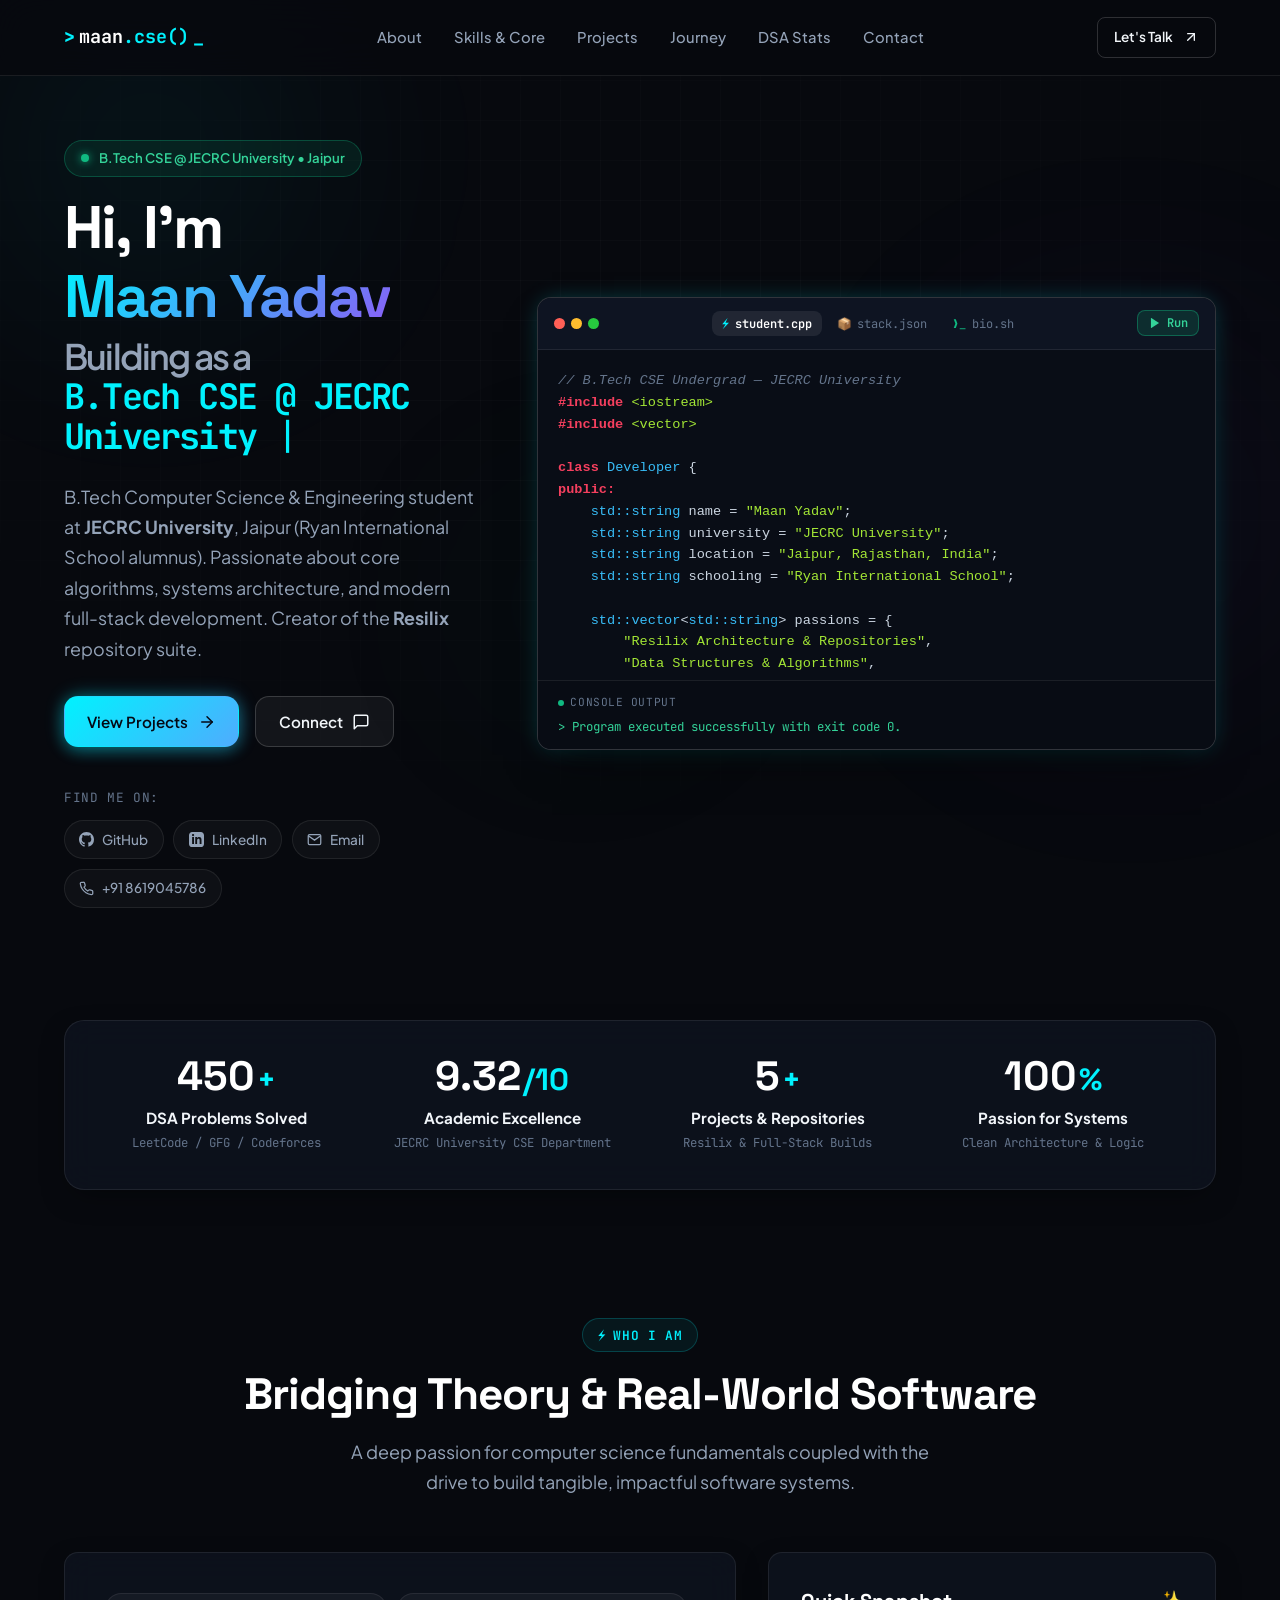
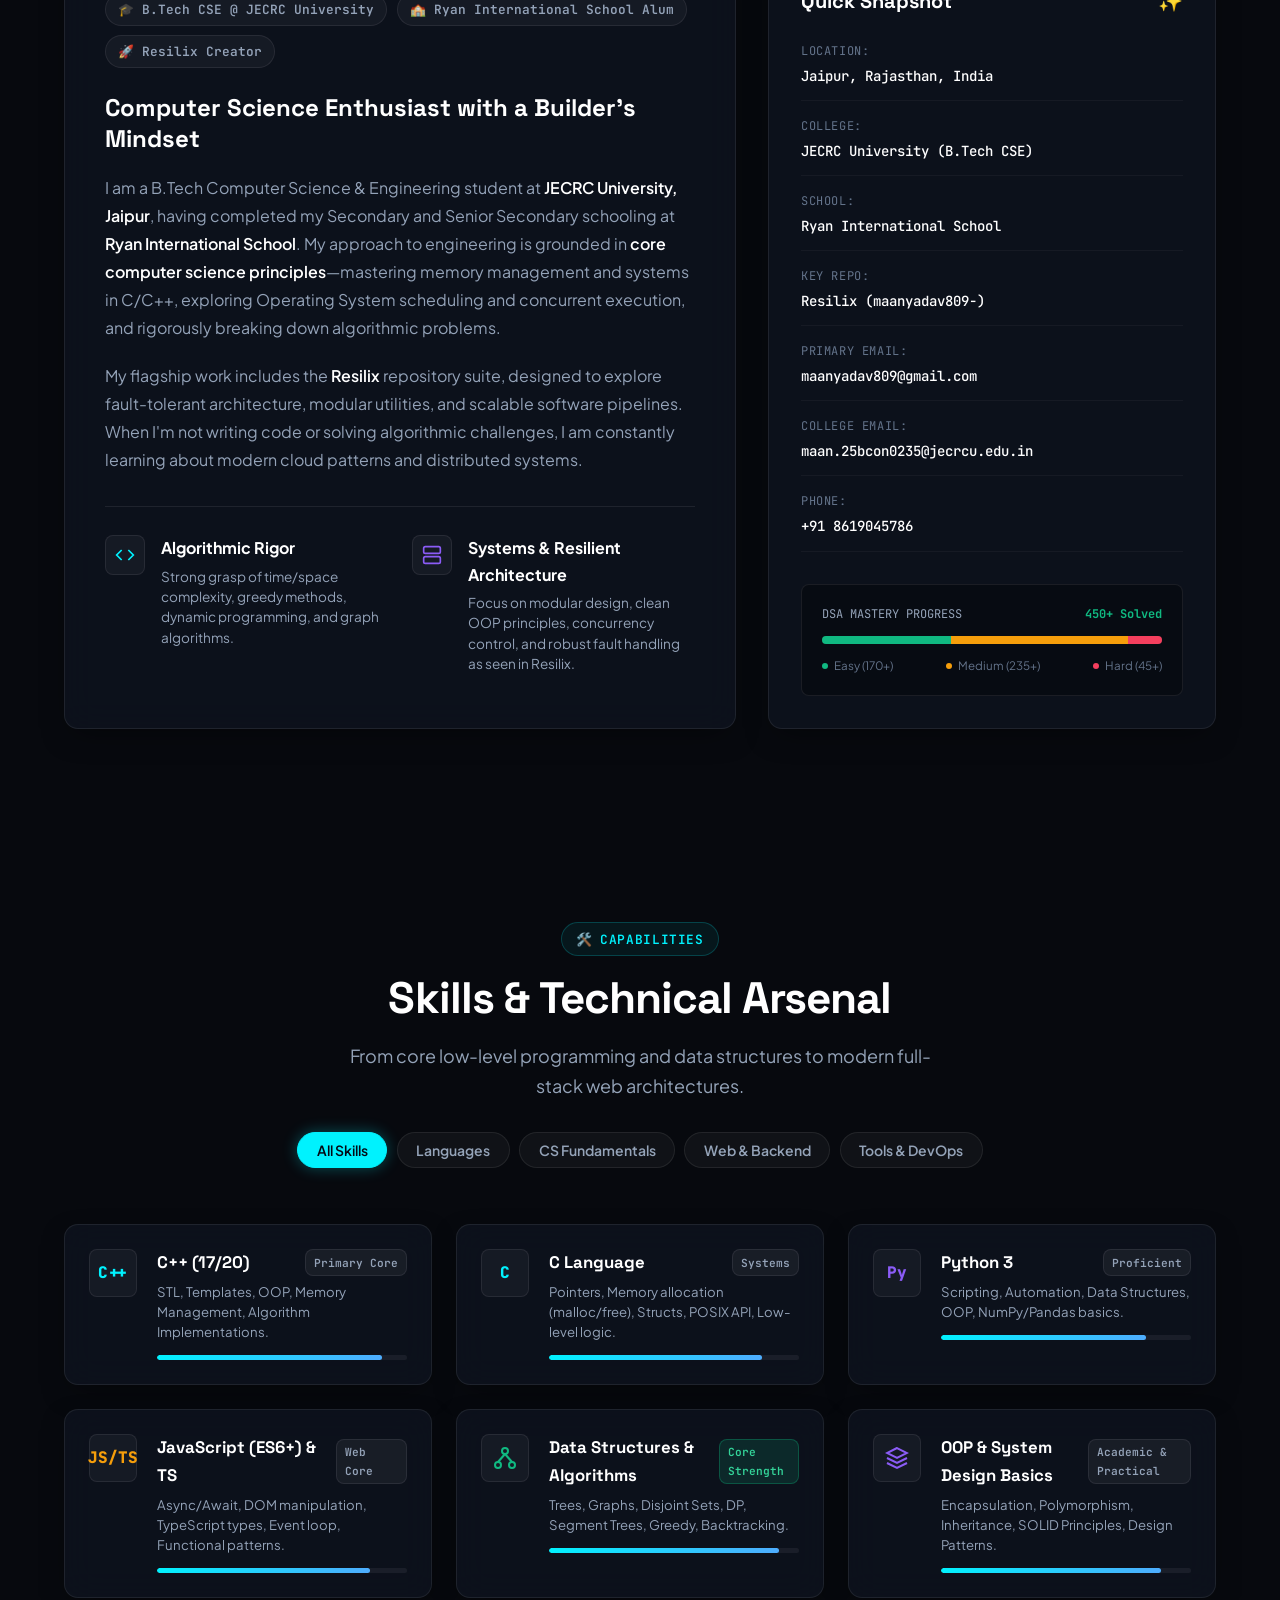
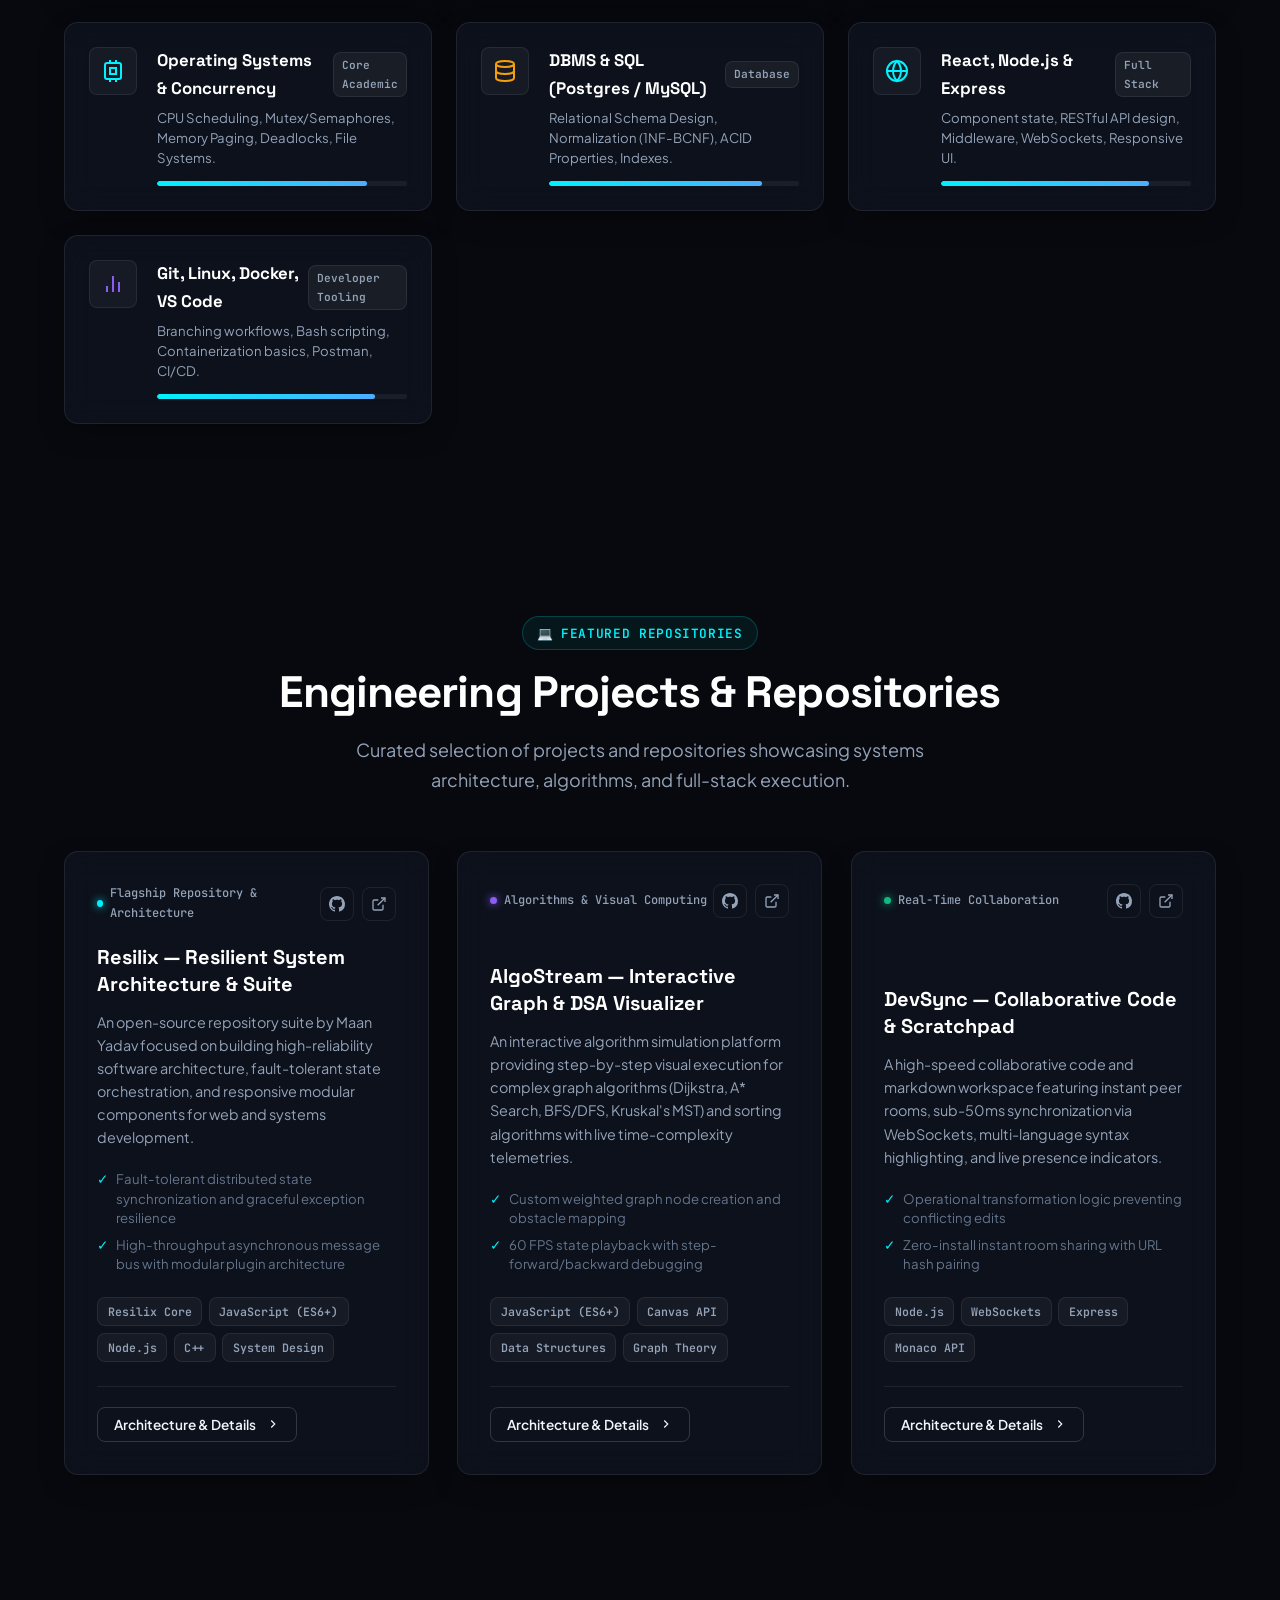
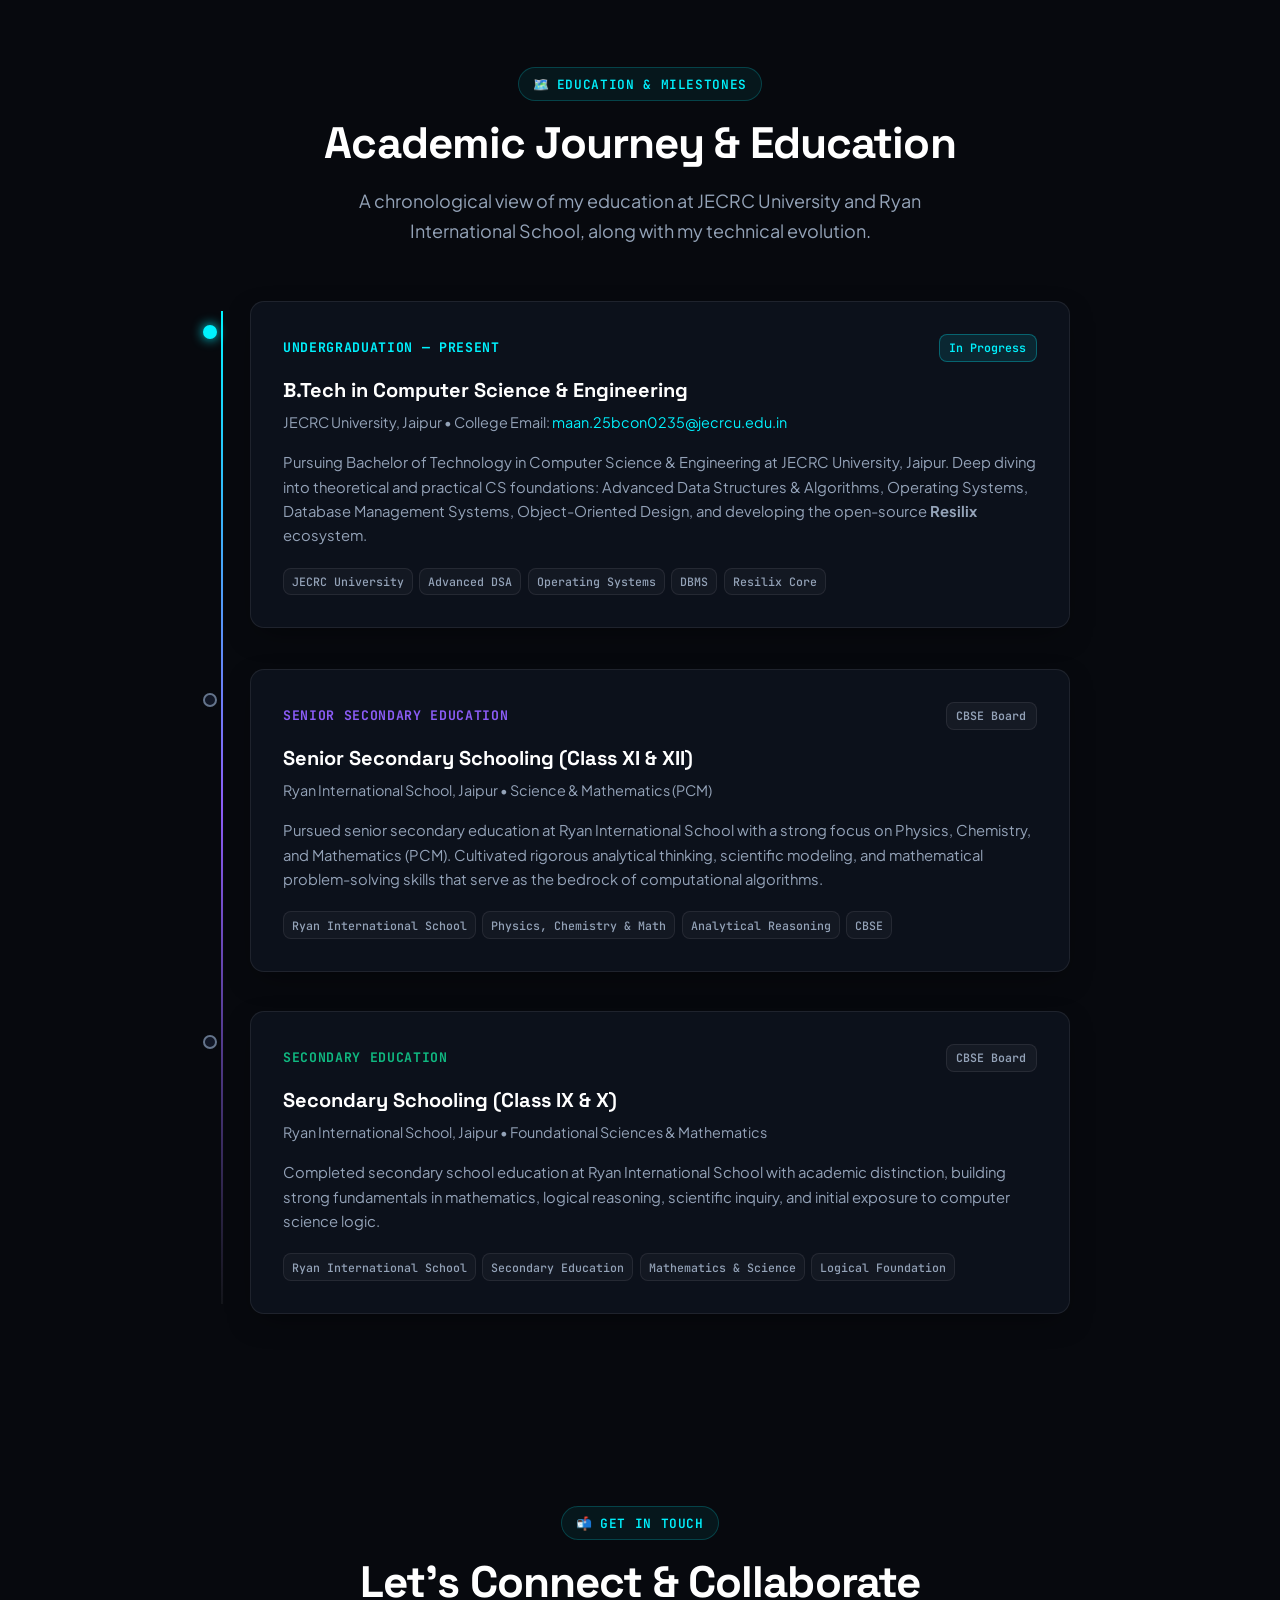
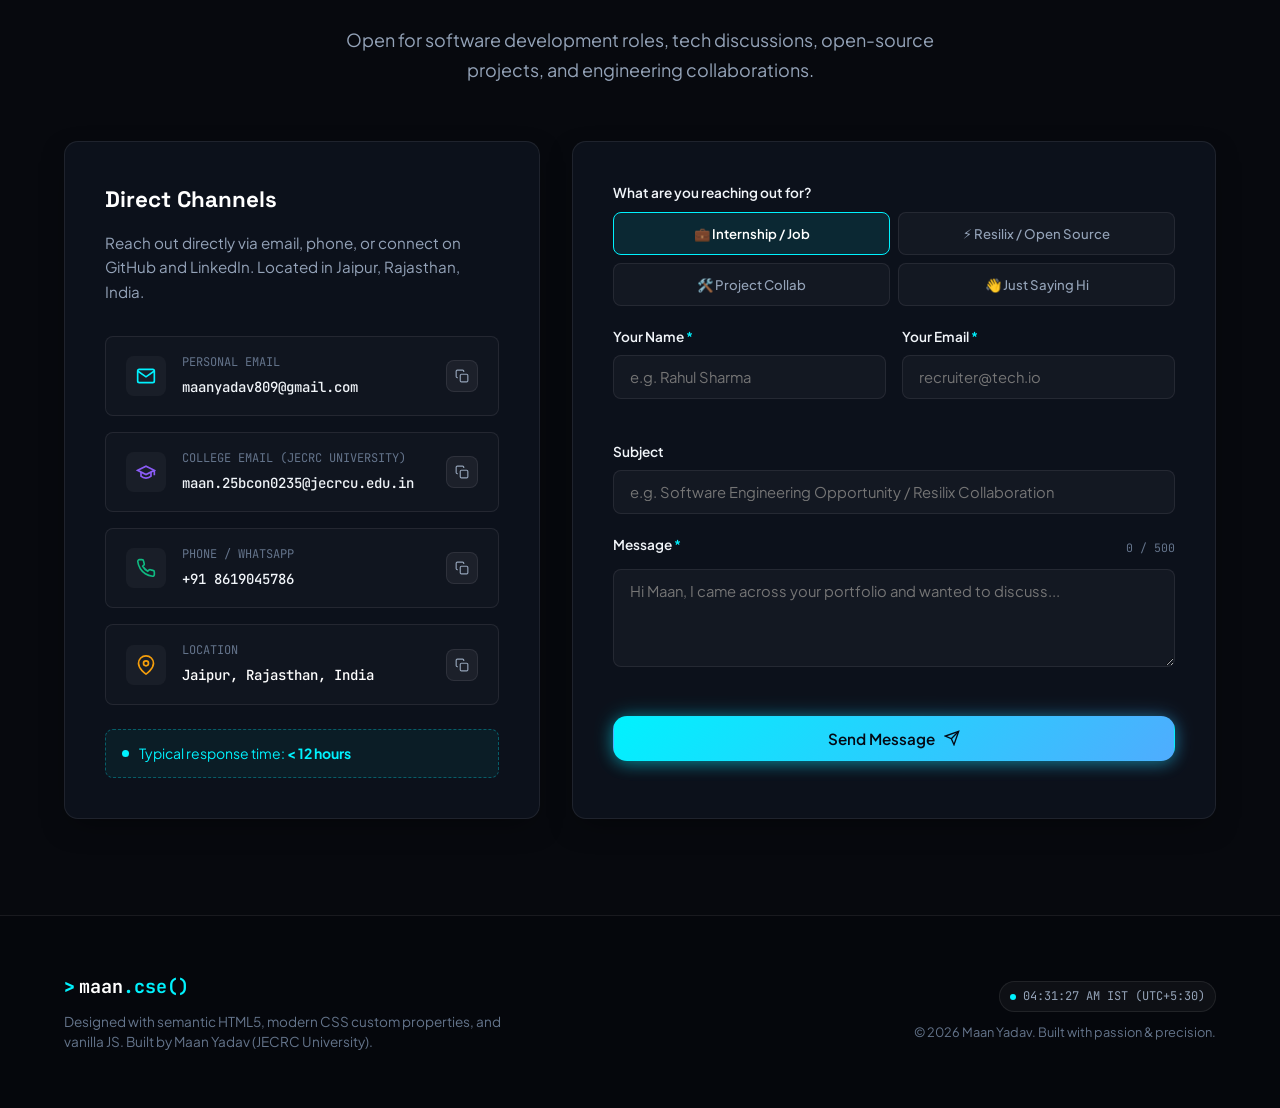
==== website/index.html @ 99478cc1 "feat: portfolio website setup" ====
<!DOCTYPE html>
<html lang="en" class="scroll-smooth">
<head>
  <meta charset="UTF-8">
  <meta name="viewport" content="width=device-width, initial-scale=1.0">
  <title>Maan Yadav | B.Tech CSE Undergrad &amp; Software Developer | JECRC University</title>
  <meta name="description" content="Portfolio of Maan Yadav, B.Tech Computer Science &amp; Engineering student at JECRC University, Jaipur. Specializing in Core Programming, Algorithms, Systems, Resilix, and Modern Web Development.">
  <meta name="keywords" content="Maan Yadav, JECRC University, Ryan International School, Resilix, Computer Science Student, Portfolio, C++, Algorithms, Data Structures, Web Developer, Software Engineer, Jaipur">
  <meta name="author" content="Maan Yadav">

  <!-- Open Graph / Social Meta Tags -->
  <meta property="og:title" content="Maan Yadav | B.Tech CSE Undergrad &amp; Developer">
  <meta property="og:description" content="Explore my projects including Resilix, core CS skills, algorithms journey, and software engineering experience at JECRC University.">
  <meta property="og:type" content="website">

  <!-- Google Fonts: Space Grotesk, Plus Jakarta Sans, JetBrains Mono -->
  <link rel="preconnect" href="https://fonts.googleapis.com">
  <link rel="preconnect" href="https://fonts.gstatic.com" crossorigin>
  <link href="https://fonts.googleapis.com/css2?family=JetBrains+Mono:wght@400;500;600;700&family=Plus+Jakarta+Sans:wght@300;400;500;600;700;800&family=Space+Grotesk:wght@500;600;700&display=swap" rel="stylesheet">

  <link rel="stylesheet" href="style.css">
</head>
<body class="bg-dark text-light antialiased">
  <!-- Ambient background glow elements -->
  <div class="ambient-glow glow-1" aria-hidden="true"></div>
  <div class="ambient-glow glow-2" aria-hidden="true"></div>
  <div class="ambient-glow glow-3" aria-hidden="true"></div>
  <div class="grid-overlay" aria-hidden="true"></div>

  <!-- STICKY FROSTED NAVBAR -->
  <header class="navbar-wrapper" id="navbar">
    <div class="container navbar-container">
      <a href="#hero" class="brand-logo" aria-label="Maan Yadav Portfolio Home">
        <span class="logo-prompt">&gt;</span>
        <span class="logo-text">maan<span class="text-accent">.cse()</span></span>
        <span class="cursor-blink">_</span>
      </a>

      <!-- Desktop Nav Menu -->
      <nav class="nav-menu" aria-label="Main Navigation">
        <ul class="nav-list">
          <li><a href="#about" class="nav-link">About</a></li>
          <li><a href="#skills" class="nav-link">Skills &amp; Core</a></li>
          <li><a href="#projects" class="nav-link">Projects</a></li>
          <li><a href="#journey" class="nav-link">Journey</a></li>
          <li><a href="#dsa-stats" class="nav-link">DSA Stats</a></li>
          <li><a href="#contact" class="nav-link">Contact</a></li>
        </ul>
      </nav>

      <!-- Nav Actions -->
      <div class="nav-actions">
        <a href="#contact" class="btn btn-outline btn-sm nav-cta">
          <span>Let's Talk</span>
          <svg class="icon-sm" viewBox="0 0 24 24" fill="none" stroke="currentColor" stroke-width="2" stroke-linecap="round" stroke-linejoin="round">
            <line x1="7" y1="17" x2="17" y2="7"></line>
            <polyline points="7 7 17 7 17 17"></polyline>
          </svg>
        </a>

        <!-- Mobile Hamburger Toggle -->
        <button class="mobile-toggle" id="mobile-menu-btn" aria-label="Toggle navigation menu" aria-expanded="false">
          <span class="hamburger-line line-1"></span>
          <span class="hamburger-line line-2"></span>
          <span class="hamburger-line line-3"></span>
        </button>
      </div>
    </div>

    <!-- Mobile Drawer Menu -->
    <div class="mobile-drawer" id="mobile-drawer" aria-hidden="true">
      <ul class="mobile-nav-list">
        <li><a href="#about" class="mobile-nav-link">About</a></li>
        <li><a href="#skills" class="mobile-nav-link">Skills &amp; Core</a></li>
        <li><a href="#projects" class="mobile-nav-link">Projects</a></li>
        <li><a href="#journey" class="mobile-nav-link">Journey</a></li>
        <li><a href="#dsa-stats" class="mobile-nav-link">DSA Stats</a></li>
        <li><a href="#contact" class="mobile-nav-link">Contact</a></li>
        <li class="mobile-cta-item">
          <a href="#contact" class="btn btn-primary w-full text-center">Get in Touch</a>
        </li>
      </ul>
      <div class="mobile-drawer-footer">
        <div class="status-pill status-pill-sm">
          <span class="status-indicator"></span>
          <span>Open for Tech Collaborations &amp; Internships</span>
        </div>
      </div>
    </div>
  </header>

  <main id="main-content">
    <!-- HERO SECTION -->
    <section class="hero-section section-padding" id="hero">
      <div class="container hero-grid">
        <!-- Left Hero Content -->
        <div class="hero-content reveal-fade-up">
          <div class="status-pill mb-4">
            <span class="status-indicator pulse-animation"></span>
            <span class="status-text">B.Tech CSE @ JECRC University • Jaipur</span>
          </div>

          <h1 class="hero-title">
            <span class="hero-greeting">Hi, I'm <span class="gradient-text font-bold">Maan Yadav</span></span>
            <span class="hero-role-wrapper">
              <span class="role-static">Building as a </span>
              <span class="typewriter-container text-cyan">
                <span id="typewriter" class="typewriter-text"></span>
                <span class="typewriter-cursor">|</span>
              </span>
            </span>
          </h1>

          <p class="hero-description">
            B.Tech Computer Science &amp; Engineering student at <strong>JECRC University</strong>, Jaipur (Ryan International School alumnus). Passionate about core algorithms, systems architecture, and modern full-stack development. Creator of the <strong>Resilix</strong> repository suite.
          </p>

          <!-- Action Buttons & Socials -->
          <div class="hero-actions">
            <a href="#projects" class="btn btn-primary btn-glow">
              <span>View Projects</span>
              <svg class="icon" viewBox="0 0 24 24" fill="none" stroke="currentColor" stroke-width="2" stroke-linecap="round" stroke-linejoin="round">
                <line x1="5" y1="12" x2="19" y2="12"></line>
                <polyline points="12 5 19 12 12 19"></polyline>
              </svg>
            </a>
            <a href="#contact" class="btn btn-secondary">
              <span>Connect</span>
              <svg class="icon" viewBox="0 0 24 24" fill="none" stroke="currentColor" stroke-width="2" stroke-linecap="round" stroke-linejoin="round">
                <path d="M21 15a2 2 0 0 1-2 2H7l-4 4V5a2 2 0 0 1 2-2h14a2 2 0 0 1 2 2z"></path>
              </svg>
            </a>
          </div>

          <!-- Social Links Strip -->
          <div class="hero-social-strip">
            <span class="social-label">Find me on:</span>
            <div class="social-links-row">
              <a href="https://github.com/maanyadav809-" target="_blank" rel="noopener noreferrer" class="social-chip" aria-label="GitHub Profile (maanyadav809-)">
                <svg class="social-icon" viewBox="0 0 24 24" fill="currentColor">
                  <path d="M12 0C5.37 0 0 5.37 0 12c0 5.31 3.435 9.795 8.205 11.385.6.105.825-.255.825-.57 0-.285-.015-1.23-.015-2.235-3.015.555-3.795-.735-4.035-1.41-.135-.345-.72-1.41-1.23-1.695-.42-.225-1.02-.78-.015-.795.945-.015 1.62.87 1.845 1.23 1.08 1.815 2.805 1.305 3.495.99.105-.78.42-1.305.765-1.605-2.67-.3-5.46-1.335-5.46-5.925 0-1.305.465-2.385 1.23-3.225-.12-.3-.54-1.53.12-3.18 0 0 1.005-.315 3.3 1.23.96-.27 1.98-.405 3-.405s2.04.135 3 .405c2.295-1.56 3.3-1.23 3.3-1.23.66 1.65.24 2.88.12 3.18.765.84 1.23 1.905 1.23 3.225 0 4.605-2.805 5.625-5.475 5.925.435.375.81 1.095.81 2.22 0 1.605-.015 2.895-.015 3.3 0 .315.225.69.825.57A12.02 12.02 0 0024 12c0-6.63-5.37-12-12-12z"/>
                </svg>
                <span>GitHub</span>
              </a>
              <a href="https://www.linkedin.com" target="_blank" rel="noopener noreferrer" class="social-chip" aria-label="LinkedIn: Maan Yadav, Student at JECRC University">
                <svg class="social-icon" viewBox="0 0 24 24" fill="currentColor">
                  <path d="M19 0h-14c-2.761 0-5 2.239-5 5v14c0 2.761 2.239 5 5 5h14c2.762 0 5-2.239 5-5v-14c0-2.761-2.238-5-5-5zm-11 19h-3v-11h3v11zm-1.5-12.268c-.966 0-1.75-.79-1.75-1.764s.784-1.764 1.75-1.764 1.75.79 1.75 1.764-.783 1.764-1.75 1.764zm13.5 12.268h-3v-5.604c0-3.368-4-3.113-4 0v5.604h-3v-11h3v1.765c1.396-2.586 7-2.777 7 2.476v6.759z"/>
                </svg>
                <span>LinkedIn</span>
              </a>
              <a href="mailto:maanyadav809@gmail.com" class="social-chip" aria-label="Direct Email (maanyadav809@gmail.com)">
                <svg class="social-icon" viewBox="0 0 24 24" fill="none" stroke="currentColor" stroke-width="2">
                  <path d="M4 4h16c1.1 0 2 .9 2 2v12c0 1.1-.9 2-2 2H4c-1.1 0-2-.9-2-2V6c0-1.1.9-2 2-2z"></path>
                  <polyline points="22,6 12,13 2,6"></polyline>
                </svg>
                <span>Email</span>
              </a>
              <a href="tel:+918619045786" class="social-chip" aria-label="Call Maan Yadav (8619045786)">
                <svg class="social-icon" viewBox="0 0 24 24" fill="none" stroke="currentColor" stroke-width="2">
                  <path d="M22 16.92v3a2 2 0 0 1-2.18 2 19.79 19.79 0 0 1-8.63-3.07 19.5 19.5 0 0 1-6-6 19.79 19.79 0 0 1-3.07-8.67A2 2 0 0 1 4.11 2h3a2 2 0 0 1 2 1.72 12.84 12.84 0 0 0 .7 2.81 2 2 0 0 1-.45 2.11L8.09 9.91a16 16 0 0 0 6 6l1.27-1.27a2 2 0 0 1 2.11-.45 12.84 12.84 0 0 0 2.81.7A2 2 0 0 1 22 16.92z"></path>
                </svg>
                <span>+91 8619045786</span>
              </a>
            </div>
          </div>
        </div>

        <!-- Right Hero Interactive Terminal / Dev Card -->
        <div class="hero-visual reveal-fade-up delay-1">
          <div class="terminal-window spotlight-card">
            <!-- Terminal Title Bar -->
            <div class="terminal-bar">
              <div class="terminal-controls">
                <span class="control-dot dot-close"></span>
                <span class="control-dot dot-minimize"></span>
                <span class="control-dot dot-maximize"></span>
              </div>
              <div class="terminal-tabs">
                <button class="terminal-tab active" data-tab="tab-cpp" id="tab-btn-cpp">
                  <span class="tab-icon text-cyan">⚡</span> student.cpp
                </button>
                <button class="terminal-tab" data-tab="tab-json" id="tab-btn-json">
                  <span class="tab-icon text-violet">📦</span> stack.json
                </button>
                <button class="terminal-tab" data-tab="tab-bash" id="tab-btn-bash">
                  <span class="tab-icon text-emerald">❯_</span> bio.sh
                </button>
              </div>
              <div class="terminal-actions">
                <button class="btn-run-code" id="btn-run-code" title="Simulate execution">
                  <svg class="icon-xs" viewBox="0 0 24 24" fill="currentColor">
                    <polygon points="5 3 19 12 5 21 5 3"></polygon>
                  </svg>
                  <span>Run</span>
                </button>
              </div>
            </div>

            <!-- Terminal Body Code Views -->
            <div class="terminal-body font-mono">
              <!-- Tab 1: C++ Profile -->
              <div class="tab-pane active" id="tab-cpp">
                <pre><code><span class="tok-comment">// B.Tech CSE Undergrad — JECRC University</span>
<span class="tok-keyword">#include</span> <span class="tok-string">&lt;iostream&gt;</span>
<span class="tok-keyword">#include</span> <span class="tok-string">&lt;vector&gt;</span>

<span class="tok-keyword">class</span> <span class="tok-type">Developer</span> {
<span class="tok-keyword">public:</span>
    <span class="tok-type">std::string</span> name = <span class="tok-string">"Maan Yadav"</span>;
    <span class="tok-type">std::string</span> university = <span class="tok-string">"JECRC University"</span>;
    <span class="tok-type">std::string</span> location = <span class="tok-string">"Jaipur, Rajasthan, India"</span>;
    <span class="tok-type">std::string</span> schooling = <span class="tok-string">"Ryan International School"</span>;

    <span class="tok-type">std::vector</span>&lt;<span class="tok-type">std::string</span>&gt; passions = {
        <span class="tok-string">"Resilix Architecture &amp; Repositories"</span>,
        <span class="tok-string">"Data Structures &amp; Algorithms"</span>,
        <span class="tok-string">"Full-Stack Web &amp; Scalable Systems"</span>
    };

    <span class="tok-type">void</span> <span class="tok-func">buildFuture</span>() {
        <span class="tok-type">std::cout</span> &lt;&lt; <span class="tok-string">"Building Resilix &amp; High-Impact Systems 🚀"</span> &lt;&lt; <span class="tok-type">std::endl</span>;
    }
};</code></pre>
              </div>

              <!-- Tab 2: JSON Stack -->
              <div class="tab-pane" id="tab-json">
                <pre><code>{
  <span class="tok-key">"developer"</span>: <span class="tok-string">"Maan Yadav"</span>,
  <span class="tok-key">"institution"</span>: <span class="tok-string">"JECRC University, Jaipur"</span>,
  <span class="tok-key">"school"</span>: <span class="tok-string">"Ryan International School"</span>,
  <span class="tok-key">"email"</span>: <span class="tok-string">"maanyadav809@gmail.com"</span>,
  <span class="tok-key">"collegeEmail"</span>: <span class="tok-string">"maan.25bcon0235@jecrcu.edu.in"</span>,
  <span class="tok-key">"phone"</span>: <span class="tok-string">"8619045786"</span>,
  <span class="tok-key">"github"</span>: <span class="tok-string">"maanyadav809-"</span>,
  <span class="tok-key">"keyRepository"</span>: <span class="tok-string">"Resilix"</span>,
  <span class="tok-key">"location"</span>: <span class="tok-string">"Jaipur, Rajasthan, India"</span>
}</code></pre>
              </div>

              <!-- Tab 3: Bash Script -->
              <div class="tab-pane" id="tab-bash">
                <pre><code><span class="tok-comment">#!/usr/bin/env bash</span>
<span class="tok-prompt">$</span> <span class="tok-func">whoami</span>
<span class="tok-output">Maan Yadav (JECRC University • Jaipur, India)</span>

<span class="tok-prompt">$</span> <span class="tok-func">git</span> log -n 1 --oneline
<span class="tok-output"><span class="tok-string">7c3f8e1</span> feat: initial Resilix core architecture &amp; modules</span>

<span class="tok-prompt">$</span> <span class="tok-func">ping</span> -c 1 github.com/maanyadav809-
<span class="tok-output">64 bytes: status=READY_TO_COLLABORATE time=0.35ms</span></code></pre>
              </div>
            </div>

            <!-- Terminal Output Console -->
            <div class="terminal-footer">
              <div class="output-header">
                <span class="output-indicator"></span>
                <span>Console Output</span>
              </div>
              <div class="output-text" id="terminal-output-text">
                &gt; Program executed successfully with exit code 0.
              </div>
            </div>
          </div>
        </div>
      </div>
    </section>

    <!-- STATS & IMPACT BANNER -->
    <section class="stats-section" id="dsa-stats">
      <div class="container">
        <div class="stats-glass-card spotlight-card reveal-fade-up">
          <div class="stat-item">
            <div class="stat-number-wrapper">
              <span class="stat-number counter" data-target="450">0</span>
              <span class="stat-plus">+</span>
            </div>
            <div class="stat-label">DSA Problems Solved</div>
            <div class="stat-sub">LeetCode / GFG / Codeforces</div>
          </div>

          <div class="stat-divider" aria-hidden="true"></div>

          <div class="stat-item">
            <div class="stat-number-wrapper">
              <span class="stat-number counter" data-target="9.32" data-decimals="2">0.00</span>
              <span class="stat-unit">/10</span>
            </div>
            <div class="stat-label">Academic Excellence</div>
            <div class="stat-sub">JECRC University CSE Department</div>
          </div>

          <div class="stat-divider" aria-hidden="true"></div>

          <div class="stat-item">
            <div class="stat-number-wrapper">
              <span class="stat-number counter" data-target="5">0</span>
              <span class="stat-plus">+</span>
            </div>
            <div class="stat-label">Projects &amp; Repositories</div>
            <div class="stat-sub">Resilix &amp; Full-Stack Builds</div>
          </div>

          <div class="stat-divider" aria-hidden="true"></div>

          <div class="stat-item">
            <div class="stat-number-wrapper">
              <span class="stat-number counter" data-target="100">0</span>
              <span class="stat-unit">%</span>
            </div>
            <div class="stat-label">Passion for Systems</div>
            <div class="stat-sub">Clean Architecture &amp; Logic</div>
          </div>
        </div>
      </div>
    </section>

    <!-- ABOUT SECTION -->
    <section class="about-section section-padding" id="about">
      <div class="container">
        <div class="section-header text-center reveal-fade-up">
          <div class="section-tag">
            <span class="tag-icon">⚡</span>
            <span>Who I Am</span>
          </div>
          <h2 class="section-title">Bridging Theory &amp; Real-World Software</h2>
          <p class="section-subtitle">
            A deep passion for computer science fundamentals coupled with the drive to build tangible, impactful software systems.
          </p>
        </div>

        <div class="about-grid">
          <!-- Main Narrative Card -->
          <div class="about-main-card glass-card spotlight-card reveal-fade-up">
            <div class="about-badge-row">
              <span class="tech-badge">🎓 B.Tech CSE @ JECRC University</span>
              <span class="tech-badge">🏫 Ryan International School Alum</span>
              <span class="tech-badge">🚀 Resilix Creator</span>
            </div>
            <h3 class="about-card-title">Computer Science Enthusiast with a Builder's Mindset</h3>
            <p class="about-text">
              I am a B.Tech Computer Science &amp; Engineering student at <strong>JECRC University, Jaipur</strong>, having completed my Secondary and Senior Secondary schooling at <strong>Ryan International School</strong>. My approach to engineering is grounded in <strong>core computer science principles</strong>—mastering memory management and systems in C/C++, exploring Operating System scheduling and concurrent execution, and rigorously breaking down algorithmic problems.
            </p>
            <p class="about-text">
              My flagship work includes the <strong>Resilix</strong> repository suite, designed to explore fault-tolerant architecture, modular utilities, and scalable software pipelines. When I'm not writing code or solving algorithmic challenges, I am constantly learning about modern cloud patterns and distributed systems.
            </p>

            <div class="philosophy-highlights">
              <div class="highlight-item">
                <div class="highlight-icon text-cyan">
                  <svg viewBox="0 0 24 24" fill="none" stroke="currentColor" stroke-width="2">
                    <polyline points="16 18 22 12 16 6"></polyline>
                    <polyline points="8 6 2 12 8 18"></polyline>
                  </svg>
                </div>
                <div>
                  <h4 class="highlight-title">Algorithmic Rigor</h4>
                  <p class="highlight-desc">Strong grasp of time/space complexity, greedy methods, dynamic programming, and graph algorithms.</p>
                </div>
              </div>
              <div class="highlight-item">
                <div class="highlight-icon text-violet">
                  <svg viewBox="0 0 24 24" fill="none" stroke="currentColor" stroke-width="2">
                    <rect x="2" y="2" width="20" height="8" rx="2" ry="2"></rect>
                    <rect x="2" y="14" width="20" height="8" rx="2" ry="2"></rect>
                    <line x1="6" y1="6" x2="6.01" y2="6"></line>
                    <line x1="6" y1="18" x2="6.01" y2="18"></line>
                  </svg>
                </div>
                <div>
                  <h4 class="highlight-title">Systems &amp; Resilient Architecture</h4>
                  <p class="highlight-desc">Focus on modular design, clean OOP principles, concurrency control, and robust fault handling as seen in Resilix.</p>
                </div>
              </div>
            </div>
          </div>

          <!-- Quick Fact Card -->
          <div class="about-side-column reveal-fade-up delay-1">
            <div class="quick-facts-card glass-card spotlight-card">
              <h3 class="side-card-title">
                <span>Quick Snapshot</span>
                <span class="title-sparkle">✨</span>
              </h3>
              <ul class="quick-facts-list font-mono text-sm">
                <li>
                  <span class="fact-label">Location:</span>
                  <span class="fact-val text-cyan">Jaipur, Rajasthan, India</span>
                </li>
                <li>
                  <span class="fact-label">College:</span>
                  <span class="fact-val">JECRC University (B.Tech CSE)</span>
                </li>
                <li>
                  <span class="fact-label">School:</span>
                  <span class="fact-val">Ryan International School</span>
                </li>
                <li>
                  <span class="fact-label">Key Repo:</span>
                  <span class="fact-val text-emerald">Resilix (maanyadav809-)</span>
                </li>
                <li>
                  <span class="fact-label">Primary Email:</span>
                  <span class="fact-val">maanyadav809@gmail.com</span>
                </li>
                <li>
                  <span class="fact-label">College Email:</span>
                  <span class="fact-val">maan.25bcon0235@jecrcu.edu.in</span>
                </li>
                <li>
                  <span class="fact-label">Phone:</span>
                  <span class="fact-val text-amber">+91 8619045786</span>
                </li>
              </ul>

              <!-- LeetCode mini widget -->
              <div class="mini-leetcode-box">
                <div class="dsa-progress-header">
                  <span class="font-mono text-xs text-muted">DSA MASTERY PROGRESS</span>
                  <span class="badge-difficulty text-emerald">450+ Solved</span>
                </div>
                <div class="multi-progress-bar">
                  <div class="bar-segment bar-easy" style="width: 38%;" title="Easy: 170+"></div>
                  <div class="bar-segment bar-medium" style="width: 52%;" title="Medium: 235+"></div>
                  <div class="bar-segment bar-hard" style="width: 10%;" title="Hard: 45+"></div>
                </div>
                <div class="dsa-legend">
                  <span class="legend-item"><span class="legend-dot dot-easy"></span>Easy (170+)</span>
                  <span class="legend-item"><span class="legend-dot dot-medium"></span>Medium (235+)</span>
                  <span class="legend-item"><span class="legend-dot dot-hard"></span>Hard (45+)</span>
                </div>
              </div>
            </div>
          </div>
        </div>
      </div>
    </section>

    <!-- TECH STACK & SKILLS SECTION -->
    <section class="skills-section section-padding" id="skills">
      <div class="container">
        <div class="section-header text-center reveal-fade-up">
          <div class="section-tag">
            <span class="tag-icon">🛠️</span>
            <span>Capabilities</span>
          </div>
          <h2 class="section-title">Skills &amp; Technical Arsenal</h2>
          <p class="section-subtitle">
            From core low-level programming and data structures to modern full-stack web architectures.
          </p>

          <!-- Category Filter Tabs -->
          <div class="skill-filters" role="tablist" aria-label="Skill Categories">
            <button class="filter-btn active" data-filter="all" role="tab" aria-selected="true">All Skills</button>
            <button class="filter-btn" data-filter="languages" role="tab" aria-selected="false">Languages</button>
            <button class="filter-btn" data-filter="fundamentals" role="tab" aria-selected="false">CS Fundamentals</button>
            <button class="filter-btn" data-filter="web" role="tab" aria-selected="false">Web &amp; Backend</button>
            <button class="filter-btn" data-filter="tools" role="tab" aria-selected="false">Tools &amp; DevOps</button>
          </div>
        </div>

        <!-- Skills Grid -->
        <div class="skills-grid" id="skills-grid">
          <!-- Skill: C++ -->
          <div class="skill-card glass-card spotlight-card reveal-fade-up" data-category="languages">
            <div class="skill-icon-box text-cyan">
              <span class="skill-logo-text">C++</span>
            </div>
            <div class="skill-info">
              <div class="skill-title-row">
                <h3 class="skill-name">C++ (17/20)</h3>
                <span class="skill-level-badge">Primary Core</span>
              </div>
              <p class="skill-desc">STL, Templates, OOP, Memory Management, Algorithm Implementations.</p>
              <div class="skill-bar-container">
                <div class="skill-bar-fill" style="width: 90%;"></div>
              </div>
            </div>
          </div>

          <!-- Skill: C -->
          <div class="skill-card glass-card spotlight-card reveal-fade-up" data-category="languages">
            <div class="skill-icon-box text-cyan">
              <span class="skill-logo-text">C</span>
            </div>
            <div class="skill-info">
              <div class="skill-title-row">
                <h3 class="skill-name">C Language</h3>
                <span class="skill-level-badge">Systems</span>
              </div>
              <p class="skill-desc">Pointers, Memory allocation (malloc/free), Structs, POSIX API, Low-level logic.</p>
              <div class="skill-bar-container">
                <div class="skill-bar-fill" style="width: 85%;"></div>
              </div>
            </div>
          </div>

          <!-- Skill: Python -->
          <div class="skill-card glass-card spotlight-card reveal-fade-up" data-category="languages">
            <div class="skill-icon-box text-violet">
              <span class="skill-logo-text">Py</span>
            </div>
            <div class="skill-info">
              <div class="skill-title-row">
                <h3 class="skill-name">Python 3</h3>
                <span class="skill-level-badge">Proficient</span>
              </div>
              <p class="skill-desc">Scripting, Automation, Data Structures, OOP, NumPy/Pandas basics.</p>
              <div class="skill-bar-container">
                <div class="skill-bar-fill" style="width: 82%;"></div>
              </div>
            </div>
          </div>

          <!-- Skill: JavaScript / TypeScript -->
          <div class="skill-card glass-card spotlight-card reveal-fade-up" data-category="languages web">
            <div class="skill-icon-box text-amber">
              <span class="skill-logo-text">JS/TS</span>
            </div>
            <div class="skill-info">
              <div class="skill-title-row">
                <h3 class="skill-name">JavaScript (ES6+) &amp; TS</h3>
                <span class="skill-level-badge">Web Core</span>
              </div>
              <p class="skill-desc">Async/Await, DOM manipulation, TypeScript types, Event loop, Functional patterns.</p>
              <div class="skill-bar-container">
                <div class="skill-bar-fill" style="width: 85%;"></div>
              </div>
            </div>
          </div>

          <!-- Skill: DSA -->
          <div class="skill-card glass-card spotlight-card reveal-fade-up" data-category="fundamentals">
            <div class="skill-icon-box text-emerald">
              <svg viewBox="0 0 24 24" fill="none" stroke="currentColor" stroke-width="2">
                <circle cx="12" cy="5" r="3"></circle>
                <circle cx="5" cy="19" r="3"></circle>
                <circle cx="19" cy="19" r="3"></circle>
                <line x1="12" y1="8" x2="5" y2="16"></line>
                <line x1="12" y1="8" x2="19" y2="16"></line>
              </svg>
            </div>
            <div class="skill-info">
              <div class="skill-title-row">
                <h3 class="skill-name">Data Structures &amp; Algorithms</h3>
                <span class="skill-level-badge badge-glow">Core Strength</span>
              </div>
              <p class="skill-desc">Trees, Graphs, Disjoint Sets, DP, Segment Trees, Greedy, Backtracking.</p>
              <div class="skill-bar-container">
                <div class="skill-bar-fill" style="width: 92%;"></div>
              </div>
            </div>
          </div>

          <!-- Skill: OOP -->
          <div class="skill-card glass-card spotlight-card reveal-fade-up" data-category="fundamentals">
            <div class="skill-icon-box text-violet">
              <svg viewBox="0 0 24 24" fill="none" stroke="currentColor" stroke-width="2">
                <polygon points="12 2 2 7 12 12 22 7 12 2"></polygon>
                <polyline points="2 17 12 22 22 17"></polyline>
                <polyline points="2 12 12 17 22 12"></polyline>
              </svg>
            </div>
            <div class="skill-info">
              <div class="skill-title-row">
                <h3 class="skill-name">OOP &amp; System Design Basics</h3>
                <span class="skill-level-badge">Academic &amp; Practical</span>
              </div>
              <p class="skill-desc">Encapsulation, Polymorphism, Inheritance, SOLID Principles, Design Patterns.</p>
              <div class="skill-bar-container">
                <div class="skill-bar-fill" style="width: 88%;"></div>
              </div>
            </div>
          </div>

          <!-- Skill: OS -->
          <div class="skill-card glass-card spotlight-card reveal-fade-up" data-category="fundamentals">
            <div class="skill-icon-box text-cyan">
              <svg viewBox="0 0 24 24" fill="none" stroke="currentColor" stroke-width="2">
                <rect x="4" y="4" width="16" height="16" rx="2" ry="2"></rect>
                <rect x="9" y="9" width="6" height="6"></rect>
                <line x1="9" y1="1" x2="9" y2="4"></line>
                <line x1="15" y1="1" x2="15" y2="4"></line>
                <line x1="9" y1="20" x2="9" y2="23"></line>
                <line x1="15" y1="20" x2="15" y2="23"></line>
              </svg>
            </div>
            <div class="skill-info">
              <div class="skill-title-row">
                <h3 class="skill-name">Operating Systems &amp; Concurrency</h3>
                <span class="skill-level-badge">Core Academic</span>
              </div>
              <p class="skill-desc">CPU Scheduling, Mutex/Semaphores, Memory Paging, Deadlocks, File Systems.</p>
              <div class="skill-bar-container">
                <div class="skill-bar-fill" style="width: 84%;"></div>
              </div>
            </div>
          </div>

          <!-- Skill: DBMS & SQL -->
          <div class="skill-card glass-card spotlight-card reveal-fade-up" data-category="fundamentals languages">
            <div class="skill-icon-box text-amber">
              <svg viewBox="0 0 24 24" fill="none" stroke="currentColor" stroke-width="2">
                <ellipse cx="12" cy="5" rx="9" ry="3"></ellipse>
                <path d="M21 12c0 1.66-4 3-9 3s-9-1.34-9-3"></path>
                <path d="M3 5v14c0 1.66 4 3 9 3s9-1.34 9-3V5"></path>
              </svg>
            </div>
            <div class="skill-info">
              <div class="skill-title-row">
                <h3 class="skill-name">DBMS &amp; SQL (Postgres / MySQL)</h3>
                <span class="skill-level-badge">Database</span>
              </div>
              <p class="skill-desc">Relational Schema Design, Normalization (1NF-BCNF), ACID Properties, Indexes.</p>
              <div class="skill-bar-container">
                <div class="skill-bar-fill" style="width: 85%;"></div>
              </div>
            </div>
          </div>

          <!-- Skill: Web Development (React / Node) -->
          <div class="skill-card glass-card spotlight-card reveal-fade-up" data-category="web">
            <div class="skill-icon-box text-cyan">
              <svg viewBox="0 0 24 24" fill="none" stroke="currentColor" stroke-width="2">
                <circle cx="12" cy="12" r="10"></circle>
                <line x1="2" y1="12" x2="22" y2="12"></line>
                <path d="M12 2a15.3 15.3 0 0 1 4 10 15.3 15.3 0 0 1-4 10 15.3 15.3 0 0 1-4-10 15.3 15.3 0 0 1 4-10z"></path>
              </svg>
            </div>
            <div class="skill-info">
              <div class="skill-title-row">
                <h3 class="skill-name">React, Node.js &amp; Express</h3>
                <span class="skill-level-badge">Full Stack</span>
              </div>
              <p class="skill-desc">Component state, RESTful API design, Middleware, WebSockets, Responsive UI.</p>
              <div class="skill-bar-container">
                <div class="skill-bar-fill" style="width: 83%;"></div>
              </div>
            </div>
          </div>

          <!-- Skill: Tools & DevOps -->
          <div class="skill-card glass-card spotlight-card reveal-fade-up" data-category="tools">
            <div class="skill-icon-box text-violet">
              <svg viewBox="0 0 24 24" fill="none" stroke="currentColor" stroke-width="2">
                <path d="M18 20V10"></path>
                <path d="M12 20V4"></path>
                <path d="M6 20v-6"></path>
              </svg>
            </div>
            <div class="skill-info">
              <div class="skill-title-row">
                <h3 class="skill-name">Git, Linux, Docker, VS Code</h3>
                <span class="skill-level-badge">Developer Tooling</span>
              </div>
              <p class="skill-desc">Branching workflows, Bash scripting, Containerization basics, Postman, CI/CD.</p>
              <div class="skill-bar-container">
                <div class="skill-bar-fill" style="width: 87%;"></div>
              </div>
            </div>
          </div>
        </div>
      </div>
    </section>

    <!-- FEATURED PROJECTS SECTION -->
    <section class="projects-section section-padding" id="projects">
      <div class="container">
        <div class="section-header text-center reveal-fade-up">
          <div class="section-tag">
            <span class="tag-icon">💻</span>
            <span>Featured Repositories</span>
          </div>
          <h2 class="section-title">Engineering Projects &amp; Repositories</h2>
          <p class="section-subtitle">
            Curated selection of projects and repositories showcasing systems architecture, algorithms, and full-stack execution.
          </p>
        </div>

        <div class="projects-grid">
          <!-- Project 1: Resilix (Featured Key Repository) -->
          <article class="project-card glass-card spotlight-card reveal-fade-up" id="project-resilix">
            <div class="project-card-header">
              <div class="project-type-badge">
                <span class="badge-dot"></span>
                <span>Flagship Repository &amp; Architecture</span>
              </div>
              <div class="project-links">
                <a href="https://github.com/maanyadav809-/Resilix" target="_blank" rel="noopener noreferrer" class="icon-link" aria-label="Resilix GitHub repository">
                  <svg viewBox="0 0 24 24" fill="currentColor">
                    <path d="M12 0C5.37 0 0 5.37 0 12c0 5.31 3.435 9.795 8.205 11.385.6.105.825-.255.825-.57 0-.285-.015-1.23-.015-2.235-3.015.555-3.795-.735-4.035-1.41-.135-.345-.72-1.41-1.23-1.695-.42-.225-1.02-.78-.015-.795.945-.015 1.62.87 1.845 1.23 1.08 1.815 2.805 1.305 3.495.99.105-.78.42-1.305.765-1.605-2.67-.3-5.46-1.335-5.46-5.925 0-1.305.465-2.385 1.23-3.225-.12-.3-.54-1.53.12-3.18 0 0 1.005-.315 3.3 1.23.96-.27 1.98-.405 3-.405s2.04.135 3 .405c2.295-1.56 3.3-1.23 3.3-1.23.66 1.65.24 2.88.12 3.18.765.84 1.23 1.905 1.23 3.225 0 4.605-2.805 5.625-5.475 5.925.435.375.81 1.095.81 2.22 0 1.605-.015 2.895-.015 3.3 0 .315.225.69.825.57A12.02 12.02 0 0024 12c0-6.63-5.37-12-12-12z"/>
                  </svg>
                </a>
                <button class="icon-link demo-trigger" data-project="resilix" aria-label="Launch Resilix Details">
                  <svg viewBox="0 0 24 24" fill="none" stroke="currentColor" stroke-width="2">
                    <path d="M18 13v6a2 2 0 0 1-2 2H5a2 2 0 0 1-2-2V8a2 2 0 0 1 2-2h6"></path>
                    <polyline points="15 3 21 3 21 9"></polyline>
                    <line x1="10" y1="14" x2="21" y2="3"></line>
                  </svg>
                </button>
              </div>
            </div>

            <div class="project-content">
              <h3 class="project-title">Resilix — Resilient System Architecture &amp; Suite</h3>
              <p class="project-desc">
                An open-source repository suite by Maan Yadav focused on building high-reliability software architecture, fault-tolerant state orchestration, and responsive modular components for web and systems development.
              </p>

              <div class="project-feature-list">
                <div class="feature-bullet">
                  <span class="bullet-check">✓</span>
                  <span>Fault-tolerant distributed state synchronization and graceful exception resilience</span>
                </div>
                <div class="feature-bullet">
                  <span class="bullet-check">✓</span>
                  <span>High-throughput asynchronous message bus with modular plugin architecture</span>
                </div>
              </div>

              <div class="project-tags">
                <span class="tag">Resilix Core</span>
                <span class="tag">JavaScript (ES6+)</span>
                <span class="tag">Node.js</span>
                <span class="tag">C++</span>
                <span class="tag">System Design</span>
              </div>

              <div class="project-footer-actions">
                <button class="btn btn-outline btn-sm demo-trigger" data-project="resilix">
                  <span>Architecture &amp; Details</span>
                  <svg class="icon-xs" viewBox="0 0 24 24" fill="none" stroke="currentColor" stroke-width="2">
                    <polyline points="9 18 15 12 9 6"></polyline>
                  </svg>
                </button>
              </div>
            </div>
          </article>

          <!-- Project 2: AlgoStream 3D -->
          <article class="project-card glass-card spotlight-card reveal-fade-up delay-1" id="project-algostream">
            <div class="project-card-header">
              <div class="project-type-badge">
                <span class="badge-dot dot-violet"></span>
                <span>Algorithms &amp; Visual Computing</span>
              </div>
              <div class="project-links">
                <a href="https://github.com/maanyadav809-" target="_blank" rel="noopener noreferrer" class="icon-link" aria-label="AlgoStream GitHub repository">
                  <svg viewBox="0 0 24 24" fill="currentColor">
                    <path d="M12 0C5.37 0 0 5.37 0 12c0 5.31 3.435 9.795 8.205 11.385.6.105.825-.255.825-.57 0-.285-.015-1.23-.015-2.235-3.015.555-3.795-.735-4.035-1.41-.135-.345-.72-1.41-1.23-1.695-.42-.225-1.02-.78-.015-.795.945-.015 1.62.87 1.845 1.23 1.08 1.815 2.805 1.305 3.495.99.105-.78.42-1.305.765-1.605-2.67-.3-5.46-1.335-5.46-5.925 0-1.305.465-2.385 1.23-3.225-.12-.3-.54-1.53.12-3.18 0 0 1.005-.315 3.3 1.23.96-.27 1.98-.405 3-.405s2.04.135 3 .405c2.295-1.56 3.3-1.23 3.3-1.23.66 1.65.24 2.88.12 3.18.765.84 1.23 1.905 1.23 3.225 0 4.605-2.805 5.625-5.475 5.925.435.375.81 1.095.81 2.22 0 1.605-.015 2.895-.015 3.3 0 .315.225.69.825.57A12.02 12.02 0 0024 12c0-6.63-5.37-12-12-12z"/>
                  </svg>
                </a>
                <button class="icon-link demo-trigger" data-project="algostream" aria-label="Launch AlgoStream Details">
                  <svg viewBox="0 0 24 24" fill="none" stroke="currentColor" stroke-width="2">
                    <path d="M18 13v6a2 2 0 0 1-2 2H5a2 2 0 0 1-2-2V8a2 2 0 0 1 2-2h6"></path>
                    <polyline points="15 3 21 3 21 9"></polyline>
                    <line x1="10" y1="14" x2="21" y2="3"></line>
                  </svg>
                </button>
              </div>
            </div>

            <div class="project-content">
              <h3 class="project-title">AlgoStream — Interactive Graph &amp; DSA Visualizer</h3>
              <p class="project-desc">
                An interactive algorithm simulation platform providing step-by-step visual execution for complex graph algorithms (Dijkstra, A* Search, BFS/DFS, Kruskal's MST) and sorting algorithms with live time-complexity telemetries.
              </p>

              <div class="project-feature-list">
                <div class="feature-bullet">
                  <span class="bullet-check">✓</span>
                  <span>Custom weighted graph node creation and obstacle mapping</span>
                </div>
                <div class="feature-bullet">
                  <span class="bullet-check">✓</span>
                  <span>60 FPS state playback with step-forward/backward debugging</span>
                </div>
              </div>

              <div class="project-tags">
                <span class="tag">JavaScript (ES6+)</span>
                <span class="tag">Canvas API</span>
                <span class="tag">Data Structures</span>
                <span class="tag">Graph Theory</span>
              </div>

              <div class="project-footer-actions">
                <button class="btn btn-outline btn-sm demo-trigger" data-project="algostream">
                  <span>Architecture &amp; Details</span>
                  <svg class="icon-xs" viewBox="0 0 24 24" fill="none" stroke="currentColor" stroke-width="2">
                    <polyline points="9 18 15 12 9 6"></polyline>
                  </svg>
                </button>
              </div>
            </div>
          </article>

          <!-- Project 3: DevSync -->
          <article class="project-card glass-card spotlight-card reveal-fade-up delay-2" id="project-devsync">
            <div class="project-card-header">
              <div class="project-type-badge">
                <span class="badge-dot dot-emerald"></span>
                <span>Real-Time Collaboration</span>
              </div>
              <div class="project-links">
                <a href="https://github.com/maanyadav809-" target="_blank" rel="noopener noreferrer" class="icon-link" aria-label="DevSync GitHub repository">
                  <svg viewBox="0 0 24 24" fill="currentColor">
                    <path d="M12 0C5.37 0 0 5.37 0 12c0 5.31 3.435 9.795 8.205 11.385.6.105.825-.255.825-.57 0-.285-.015-1.23-.015-2.235-3.015.555-3.795-.735-4.035-1.41-.135-.345-.72-1.41-1.23-1.695-.42-.225-1.02-.78-.015-.795.945-.015 1.62.87 1.845 1.23 1.08 1.815 2.805 1.305 3.495.99.105-.78.42-1.305.765-1.605-2.67-.3-5.46-1.335-5.46-5.925 0-1.305.465-2.385 1.23-3.225-.12-.3-.54-1.53.12-3.18 0 0 1.005-.315 3.3 1.23.96-.27 1.98-.405 3-.405s2.04.135 3 .405c2.295-1.56 3.3-1.23 3.3-1.23.66 1.65.24 2.88.12 3.18.765.84 1.23 1.905 1.23 3.225 0 4.605-2.805 5.625-5.475 5.925.435.375.81 1.095.81 2.22 0 1.605-.015 2.895-.015 3.3 0 .315.225.69.825.57A12.02 12.02 0 0024 12c0-6.63-5.37-12-12-12z"/>
                  </svg>
                </a>
                <button class="icon-link demo-trigger" data-project="devsync" aria-label="Launch DevSync Details">
                  <svg viewBox="0 0 24 24" fill="none" stroke="currentColor" stroke-width="2">
                    <path d="M18 13v6a2 2 0 0 1-2 2H5a2 2 0 0 1-2-2V8a2 2 0 0 1 2-2h6"></path>
                    <polyline points="15 3 21 3 21 9"></polyline>
                    <line x1="10" y1="14" x2="21" y2="3"></line>
                  </svg>
                </button>
              </div>
            </div>

            <div class="project-content">
              <h3 class="project-title">DevSync — Collaborative Code &amp; Scratchpad</h3>
              <p class="project-desc">
                A high-speed collaborative code and markdown workspace featuring instant peer rooms, sub-50ms synchronization via WebSockets, multi-language syntax highlighting, and live presence indicators.
              </p>

              <div class="project-feature-list">
                <div class="feature-bullet">
                  <span class="bullet-check">✓</span>
                  <span>Operational transformation logic preventing conflicting edits</span>
                </div>
                <div class="feature-bullet">
                  <span class="bullet-check">✓</span>
                  <span>Zero-install instant room sharing with URL hash pairing</span>
                </div>
              </div>

              <div class="project-tags">
                <span class="tag">Node.js</span>
                <span class="tag">WebSockets</span>
                <span class="tag">Express</span>
                <span class="tag">Monaco API</span>
              </div>

              <div class="project-footer-actions">
                <button class="btn btn-outline btn-sm demo-trigger" data-project="devsync">
                  <span>Architecture &amp; Details</span>
                  <svg class="icon-xs" viewBox="0 0 24 24" fill="none" stroke="currentColor" stroke-width="2">
                    <polyline points="9 18 15 12 9 6"></polyline>
                  </svg>
                </button>
              </div>
            </div>
          </article>
        </div>
      </div>
    </section>

    <!-- EDUCATION & JOURNEY TIMELINE -->
    <section class="journey-section section-padding" id="journey">
      <div class="container">
        <div class="section-header text-center reveal-fade-up">
          <div class="section-tag">
            <span class="tag-icon">🗺️</span>
            <span>Education &amp; Milestones</span>
          </div>
          <h2 class="section-title">Academic Journey &amp; Education</h2>
          <p class="section-subtitle">
            A chronological view of my education at JECRC University and Ryan International School, along with my technical evolution.
          </p>
        </div>

        <div class="timeline-wrapper">
          <div class="timeline-line" aria-hidden="true"></div>

          <!-- Timeline Item 1: University Education -->
          <div class="timeline-item reveal-fade-up">
            <div class="timeline-marker">
              <div class="marker-dot active-dot"></div>
            </div>
            <div class="timeline-content glass-card spotlight-card">
              <div class="timeline-header">
                <span class="timeline-date font-mono text-cyan">UNDERGRADUATION — PRESENT</span>
                <span class="timeline-badge badge-active">In Progress</span>
              </div>
              <h3 class="timeline-title">B.Tech in Computer Science &amp; Engineering</h3>
              <div class="timeline-subtitle text-muted">JECRC University, Jaipur • College Email: <span class="text-cyan">maan.25bcon0235@jecrcu.edu.in</span></div>
              <p class="timeline-body">
                Pursuing Bachelor of Technology in Computer Science &amp; Engineering at JECRC University, Jaipur. Deep diving into theoretical and practical CS foundations: Advanced Data Structures &amp; Algorithms, Operating Systems, Database Management Systems, Object-Oriented Design, and developing the open-source <strong>Resilix</strong> ecosystem.
              </p>
              <div class="timeline-tags">
                <span class="mini-tag">JECRC University</span>
                <span class="mini-tag">Advanced DSA</span>
                <span class="mini-tag">Operating Systems</span>
                <span class="mini-tag">DBMS</span>
                <span class="mini-tag">Resilix Core</span>
              </div>
            </div>
          </div>

          <!-- Timeline Item 2: Senior Secondary Schooling -->
          <div class="timeline-item reveal-fade-up delay-1">
            <div class="timeline-marker">
              <div class="marker-dot"></div>
            </div>
            <div class="timeline-content glass-card spotlight-card">
              <div class="timeline-header">
                <span class="timeline-date font-mono text-violet">SENIOR SECONDARY EDUCATION</span>
                <span class="timeline-badge">CBSE Board</span>
              </div>
              <h3 class="timeline-title">Senior Secondary Schooling (Class XI &amp; XII)</h3>
              <div class="timeline-subtitle text-muted">Ryan International School, Jaipur • Science &amp; Mathematics (PCM)</div>
              <p class="timeline-body">
                Pursued senior secondary education at Ryan International School with a strong focus on Physics, Chemistry, and Mathematics (PCM). Cultivated rigorous analytical thinking, scientific modeling, and mathematical problem-solving skills that serve as the bedrock of computational algorithms.
              </p>
              <div class="timeline-tags">
                <span class="mini-tag">Ryan International School</span>
                <span class="mini-tag">Physics, Chemistry &amp; Math</span>
                <span class="mini-tag">Analytical Reasoning</span>
                <span class="mini-tag">CBSE</span>
              </div>
            </div>
          </div>

          <!-- Timeline Item 3: Secondary Schooling -->
          <div class="timeline-item reveal-fade-up delay-2">
            <div class="timeline-marker">
              <div class="marker-dot"></div>
            </div>
            <div class="timeline-content glass-card spotlight-card">
              <div class="timeline-header">
                <span class="timeline-date font-mono text-emerald">SECONDARY EDUCATION</span>
                <span class="timeline-badge">CBSE Board</span>
              </div>
              <h3 class="timeline-title">Secondary Schooling (Class IX &amp; X)</h3>
              <div class="timeline-subtitle text-muted">Ryan International School, Jaipur • Foundational Sciences &amp; Mathematics</div>
              <p class="timeline-body">
                Completed secondary school education at Ryan International School with academic distinction, building strong fundamentals in mathematics, logical reasoning, scientific inquiry, and initial exposure to computer science logic.
              </p>
              <div class="timeline-tags">
                <span class="mini-tag">Ryan International School</span>
                <span class="mini-tag">Secondary Education</span>
                <span class="mini-tag">Mathematics &amp; Science</span>
                <span class="mini-tag">Logical Foundation</span>
              </div>
            </div>
          </div>
        </div>
      </div>
    </section>

    <!-- CONTACT / LET'S CONNECT SECTION -->
    <section class="contact-section section-padding" id="contact">
      <div class="container">
        <div class="section-header text-center reveal-fade-up">
          <div class="section-tag">
            <span class="tag-icon">📬</span>
            <span>Get In Touch</span>
          </div>
          <h2 class="section-title">Let's Connect &amp; Collaborate</h2>
          <p class="section-subtitle">
            Open for software development roles, tech discussions, open-source projects, and engineering collaborations.
          </p>
        </div>

        <div class="contact-grid">
          <!-- Left: Direct Details & Copy -->
          <div class="contact-info-col reveal-fade-up">
            <div class="glass-card spotlight-card contact-details-card">
              <h3 class="contact-card-title">Direct Channels</h3>
              <p class="contact-card-desc">
                Reach out directly via email, phone, or connect on GitHub and LinkedIn. Located in Jaipur, Rajasthan, India.
              </p>

              <div class="direct-channels-list">
                <!-- Personal Email Chip with 1-click copy -->
                <div class="channel-box">
                  <div class="channel-icon-wrap text-cyan">
                    <svg viewBox="0 0 24 24" fill="none" stroke="currentColor" stroke-width="2">
                      <path d="M4 4h16c1.1 0 2 .9 2 2v12c0 1.1-.9 2-2 2H4c-1.1 0-2-.9-2-2V6c0-1.1.9-2 2-2z"></path>
                      <polyline points="22,6 12,13 2,6"></polyline>
                    </svg>
                  </div>
                  <div class="channel-info">
                    <span class="channel-label">Personal Email</span>
                    <a href="mailto:maanyadav809@gmail.com" class="channel-val font-mono" id="copy-email-text" style="color: inherit; text-decoration: none;">maanyadav809@gmail.com</a>
                  </div>
                  <button class="btn-copy" id="btn-copy-email" title="Copy personal email" aria-label="Copy email">
                    <svg class="icon-xs" viewBox="0 0 24 24" fill="none" stroke="currentColor" stroke-width="2">
                      <rect x="9" y="9" width="13" height="13" rx="2" ry="2"></rect>
                      <path d="M5 15H4a2 2 0 0 1-2-2V4a2 2 0 0 1 2-2h9a2 2 0 0 1 2 2v1"></path>
                    </svg>
                    <span class="copy-tooltip" id="copy-email-tooltip">Copy</span>
                  </button>
                </div>

                <!-- College Email Chip with 1-click copy -->
                <div class="channel-box">
                  <div class="channel-icon-wrap text-violet">
                    <svg viewBox="0 0 24 24" fill="none" stroke="currentColor" stroke-width="2">
                      <path d="M22 10v6M2 10l10-5 10 5-10 5z"></path>
                      <path d="M6 12v5c3 3 9 3 12 0v-5"></path>
                    </svg>
                  </div>
                  <div class="channel-info">
                    <span class="channel-label">College Email (JECRC University)</span>
                    <a href="mailto:maan.25bcon0235@jecrcu.edu.in" class="channel-val font-mono" id="copy-college-email-text" style="color: inherit; text-decoration: none;">maan.25bcon0235@jecrcu.edu.in</a>
                  </div>
                  <button class="btn-copy" id="btn-copy-college-email" title="Copy college email" aria-label="Copy college email">
                    <svg class="icon-xs" viewBox="0 0 24 24" fill="none" stroke="currentColor" stroke-width="2">
                      <rect x="9" y="9" width="13" height="13" rx="2" ry="2"></rect>
                      <path d="M5 15H4a2 2 0 0 1-2-2V4a2 2 0 0 1 2-2h9a2 2 0 0 1 2 2v1"></path>
                    </svg>
                    <span class="copy-tooltip" id="copy-college-email-tooltip">Copy</span>
                  </button>
                </div>

                <!-- Phone / WhatsApp Box -->
                <div class="channel-box">
                  <div class="channel-icon-wrap text-emerald">
                    <svg viewBox="0 0 24 24" fill="none" stroke="currentColor" stroke-width="2">
                      <path d="M22 16.92v3a2 2 0 0 1-2.18 2 19.79 19.79 0 0 1-8.63-3.07 19.5 19.5 0 0 1-6-6 19.79 19.79 0 0 1-3.07-8.67A2 2 0 0 1 4.11 2h3a2 2 0 0 1 2 1.72 12.84 12.84 0 0 0 .7 2.81 2 2 0 0 1-.45 2.11L8.09 9.91a16 16 0 0 0 6 6l1.27-1.27a2 2 0 0 1 2.11-.45 12.84 12.84 0 0 0 2.81.7A2 2 0 0 1 22 16.92z"></path>
                    </svg>
                  </div>
                  <div class="channel-info">
                    <span class="channel-label">Phone / WhatsApp</span>
                    <a href="tel:+918619045786" class="channel-val font-mono" id="copy-phone-text" style="color: inherit; text-decoration: none;">+91 8619045786</a>
                  </div>
                  <button class="btn-copy" id="btn-copy-phone" title="Copy phone number" aria-label="Copy phone number">
                    <svg class="icon-xs" viewBox="0 0 24 24" fill="none" stroke="currentColor" stroke-width="2">
                      <rect x="9" y="9" width="13" height="13" rx="2" ry="2"></rect>
                      <path d="M5 15H4a2 2 0 0 1-2-2V4a2 2 0 0 1 2-2h9a2 2 0 0 1 2 2v1"></path>
                    </svg>
                    <span class="copy-tooltip" id="copy-phone-tooltip">Copy</span>
                  </button>
                </div>

                <!-- Location Box -->
                <div class="channel-box">
                  <div class="channel-icon-wrap text-amber">
                    <svg viewBox="0 0 24 24" fill="none" stroke="currentColor" stroke-width="2">
                      <path d="M21 10c0 7-9 13-9 13s-9-6-9-13a9 9 0 0 1 18 0z"></path>
                      <circle cx="12" cy="10" r="3"></circle>
                    </svg>
                  </div>
                  <div class="channel-info">
                    <span class="channel-label">Location</span>
                    <span class="channel-val font-mono" id="copy-location-text">Jaipur, Rajasthan, India</span>
                  </div>
                  <button class="btn-copy" id="btn-copy-location" title="Copy location" aria-label="Copy location">
                    <svg class="icon-xs" viewBox="0 0 24 24" fill="none" stroke="currentColor" stroke-width="2">
                      <rect x="9" y="9" width="13" height="13" rx="2" ry="2"></rect>
                      <path d="M5 15H4a2 2 0 0 1-2-2V4a2 2 0 0 1 2-2h9a2 2 0 0 1 2 2v1"></path>
                    </svg>
                    <span class="copy-tooltip" id="copy-location-tooltip">Copy</span>
                  </button>
                </div>

                <!-- Status Card -->
                <div class="response-time-box">
                  <span class="response-dot"></span>
                  <span class="text-sm">Typical response time: <strong>&lt; 12 hours</strong></span>
                </div>
              </div>
            </div>
          </div>

          <!-- Right: Interactive Contact Form -->
          <div class="contact-form-col reveal-fade-up delay-1">
            <div class="glass-card spotlight-card contact-form-wrapper">
              <form id="contact-form" class="contact-form" novalidate>
                <!-- Purpose Chips -->
                <div class="form-group mb-4">
                  <label class="form-label">What are you reaching out for?</label>
                  <div class="purpose-chips">
                    <label class="chip-option">
                      <input type="radio" name="purpose" value="internship" checked>
                      <span>💼 Internship / Job</span>
                    </label>
                    <label class="chip-option">
                      <input type="radio" name="purpose" value="resilix">
                      <span>⚡ Resilix / Open Source</span>
                    </label>
                    <label class="chip-option">
                      <input type="radio" name="purpose" value="project">
                      <span>🛠️ Project Collab</span>
                    </label>
                    <label class="chip-option">
                      <input type="radio" name="purpose" value="hello">
                      <span>👋 Just Saying Hi</span>
                    </label>
                  </div>
                </div>

                <div class="form-row">
                  <!-- Name Input -->
                  <div class="form-group">
                    <label for="contact-name" class="form-label">Your Name <span class="text-accent">*</span></label>
                    <div class="input-wrapper">
                      <input type="text" id="contact-name" name="name" class="form-input" placeholder="e.g. Rahul Sharma" required>
                      <span class="input-feedback" id="name-feedback"></span>
                    </div>
                  </div>

                  <!-- Email Input -->
                  <div class="form-group">
                    <label for="contact-email" class="form-label">Your Email <span class="text-accent">*</span></label>
                    <div class="input-wrapper">
                      <input type="email" id="contact-email" name="email" class="form-input" placeholder="recruiter@tech.io" required>
                      <span class="input-feedback" id="email-feedback"></span>
                    </div>
                  </div>
                </div>

                <!-- Subject -->
                <div class="form-group">
                  <label for="contact-subject" class="form-label">Subject</label>
                  <div class="input-wrapper">
                    <input type="text" id="contact-subject" name="subject" class="form-input" placeholder="e.g. Software Engineering Opportunity / Resilix Collaboration">
                  </div>
                </div>

                <!-- Message -->
                <div class="form-group">
                  <div class="label-with-counter">
                    <label for="contact-message" class="form-label">Message <span class="text-accent">*</span></label>
                    <span class="char-counter" id="char-counter">0 / 500</span>
                  </div>
                  <div class="input-wrapper">
                    <textarea id="contact-message" name="message" class="form-textarea" rows="4" placeholder="Hi Maan, I came across your portfolio and wanted to discuss..." maxlength="500" required></textarea>
                    <span class="input-feedback" id="message-feedback"></span>
                  </div>
                </div>

                <!-- Submit Button -->
                <button type="submit" class="btn btn-primary btn-glow w-full" id="submit-btn">
                  <span id="submit-btn-text">Send Message</span>
                  <svg class="icon-sm" viewBox="0 0 24 24" fill="none" stroke="currentColor" stroke-width="2">
                    <line x1="22" y1="2" x2="11" y2="13"></line>
                    <polygon points="22 2 15 22 11 13 2 9 22 2"></polygon>
                  </svg>
                </button>
              </form>
            </div>
          </div>
        </div>
      </div>
    </section>
  </main>

  <!-- FOOTER -->
  <footer class="footer">
    <div class="container footer-content">
      <div class="footer-left">
        <a href="#hero" class="brand-logo footer-logo">
          <span class="logo-prompt">&gt;</span>
          <span class="logo-text">maan<span class="text-accent">.cse()</span></span>
        </a>
        <p class="footer-tagline">
          Designed with semantic HTML5, modern CSS custom properties, and vanilla JS. Built by Maan Yadav (JECRC University).
        </p>
      </div>

      <div class="footer-right">
        <div class="live-clock-badge font-mono text-xs">
          <span class="clock-dot"></span>
          <span id="live-clock">UTC+05:30 (IST)</span>
        </div>
        <p class="copyright-text">
          &copy; <span id="current-year">2025</span> Maan Yadav. Built with passion &amp; precision.
        </p>
      </div>
    </div>
  </footer>

  <!-- PROJECT DEEP DIVE MODAL -->
  <div class="modal-backdrop" id="project-modal" aria-hidden="true">
    <div class="modal-dialog glass-card spotlight-card" role="dialog" aria-modal="true">
      <button class="modal-close-btn" id="modal-close-btn" aria-label="Close project modal">
        <svg viewBox="0 0 24 24" fill="none" stroke="currentColor" stroke-width="2">
          <line x1="18" y1="6" x2="6" y2="18"></line>
          <line x1="6" y1="6" x2="18" y2="18"></line>
        </svg>
      </button>

      <div class="modal-body" id="modal-content-area">
        <!-- Injected via JavaScript based on chosen project -->
      </div>
    </div>
  </div>

  <!-- TOAST NOTIFICATION -->
  <div class="toast-container" id="toast-container" aria-live="polite"></div>

  <!-- BACK TO TOP BUTTON -->
  <a href="#hero" class="back-to-top" id="back-to-top-btn" aria-label="Scroll back to top">
    <svg viewBox="0 0 24 24" fill="none" stroke="currentColor" stroke-width="2">
      <polyline points="18 15 12 9 6 15"></polyline>
    </svg>
  </a>

  <script src="script.js"></script>
</body>
</html>
---- website/style.css ----
/* ==========================================================================
   MAAN YADAV | MODERN DEVELOPER PORTFOLIO
   Design System & Styling
   Aesthetics: Deep Slate Dark Mode, Frosted Glass, Neon Cyan & Violet Accents
   ========================================================================== */

/* --- CSS Variables & Design Tokens --- */
:root {
  /* Color Palette */
  --bg-dark: #07090e;
  --bg-surface: #0b0f19;
  --bg-surface-elevated: #111726;
  --bg-glass: rgba(16, 22, 36, 0.65);
  --bg-glass-hover: rgba(22, 31, 50, 0.78);
  --bg-glass-light: rgba(255, 255, 255, 0.03);
  
  /* Text & Foreground */
  --text-primary: #f1f5f9;
  --text-secondary: #94a3b8;
  --text-muted: #64748b;
  --text-dim: #475569;
  
  /* Brand Glow & Accents */
  --cyan-primary: #00f2fe;
  --cyan-secondary: #4facfe;
  --violet-primary: #8b5cf6;
  --violet-secondary: #a855f7;
  --emerald-primary: #10b981;
  --amber-primary: #f59e0b;
  --rose-primary: #f43f5e;
  
  /* Gradients */
  --grad-cyan-blue: linear-gradient(135deg, #00f2fe 0%, #4facfe 100%);
  --grad-cyan-violet: linear-gradient(135deg, #00f2fe 0%, #8b5cf6 100%);
  --grad-violet-rose: linear-gradient(135deg, #8b5cf6 0%, #f43f5e 100%);
  --grad-emerald: linear-gradient(135deg, #10b981 0%, #059669 100%);
  --grad-dark-card: linear-gradient(145deg, rgba(255, 255, 255, 0.05) 0%, rgba(255, 255, 255, 0.01) 100%);
  
  /* Borders & Shadows */
  --border-glass: rgba(255, 255, 255, 0.08);
  --border-glass-bright: rgba(255, 255, 255, 0.16);
  --border-cyan-glow: rgba(0, 242, 254, 0.35);
  --border-violet-glow: rgba(139, 92, 246, 0.35);
  --shadow-subtle: 0 10px 30px -10px rgba(0, 0, 0, 0.5);
  --shadow-glow-cyan: 0 0 25px -5px rgba(0, 242, 254, 0.3);
  --shadow-glow-violet: 0 0 25px -5px rgba(139, 92, 246, 0.3);
  
  /* Typography */
  --font-sans: 'Plus Jakarta Sans', system-ui, -apple-system, BlinkMacSystemFont, 'Segoe UI', Roboto, sans-serif;
  --font-heading: 'Space Grotesk', var(--font-sans);
  --font-mono: 'JetBrains Mono', 'Fira Code', monospace;
  
  /* Layout & Transitions */
  --container-max: 1200px;
  --navbar-height: 76px;
  --radius-sm: 8px;
  --radius-md: 14px;
  --radius-lg: 20px;
  --radius-full: 9999px;
  --transition-fast: 0.18s cubic-bezier(0.16, 1, 0.3, 1);
  --transition-smooth: 0.3s cubic-bezier(0.16, 1, 0.3, 1);
  --transition-bounce: 0.5s cubic-bezier(0.34, 1.56, 0.64, 1);
}

/* --- Base & Reset --- */
*, *::before, *::after {
  box-sizing: border-box;
  margin: 0;
  padding: 0;
}

html {
  scroll-behavior: smooth;
  scroll-padding-top: calc(var(--navbar-height) + 24px);
  color-scheme: dark;
}

body {
  font-family: var(--font-sans);
  background-color: var(--bg-dark);
  color: var(--text-primary);
  line-height: 1.65;
  overflow-x: hidden;
  position: relative;
  min-height: 100vh;
  -webkit-font-smoothing: antialiased;
  -moz-osx-font-smoothing: grayscale;
}

/* Custom Scrollbar */
::-webkit-scrollbar {
  width: 9px;
}
::-webkit-scrollbar-track {
  background: var(--bg-dark);
}
::-webkit-scrollbar-thumb {
  background: #1e293b;
  border-radius: var(--radius-full);
  border: 2px solid var(--bg-dark);
}
::-webkit-scrollbar-thumb:hover {
  background: #334155;
}

/* Selection */
::selection {
  background: rgba(0, 242, 254, 0.25);
  color: #fff;
}

/* Typography Utility Classes */
.font-mono { font-family: var(--font-mono); }
.font-heading { font-family: var(--font-heading); }
.font-bold { font-weight: 700; }
.text-cyan { color: var(--cyan-primary); }
.text-violet { color: var(--violet-primary); }
.text-emerald { color: var(--emerald-primary); }
.text-amber { color: var(--amber-primary); }
.text-muted { color: var(--text-secondary); }
.text-dim { color: var(--text-muted); }
.text-sm { font-size: 0.875rem; }
.text-xs { font-size: 0.75rem; }
.text-center { text-align: center; }
.w-full { width: 100%; }
.mb-4 { margin-bottom: 1rem; }

/* Gradient text */
.gradient-text {
  background: var(--grad-cyan-violet);
  -webkit-background-clip: text;
  background-clip: text;
  -webkit-text-fill-color: transparent;
  display: inline-block;
}

.text-accent {
  color: var(--cyan-primary);
}

/* Container */
.container {
  width: 100%;
  max-width: var(--container-max);
  margin-inline: auto;
  padding-inline: 1.5rem;
}

/* Section Spacing */
.section-padding {
  padding-block: 6rem;
}

@media (max-width: 768px) {
  .section-padding {
    padding-block: 4rem;
  }
}

/* --- Ambient Background Glows & Grid --- */
.ambient-glow {
  position: fixed;
  border-radius: 50%;
  filter: blur(120px);
  pointer-events: none;
  z-index: -2;
  opacity: 0.45;
  animation: floatAmbient 18s ease-in-out infinite alternate;
}

.glow-1 {
  width: 500px;
  height: 500px;
  background: radial-gradient(circle, rgba(0, 242, 254, 0.2) 0%, rgba(0, 0, 0, 0) 70%);
  top: -100px;
  left: -100px;
}

.glow-2 {
  width: 600px;
  height: 600px;
  background: radial-gradient(circle, rgba(139, 92, 246, 0.18) 0%, rgba(0, 0, 0, 0) 70%);
  bottom: 10%;
  right: -150px;
  animation-duration: 22s;
  animation-delay: -5s;
}

.glow-3 {
  width: 400px;
  height: 400px;
  background: radial-gradient(circle, rgba(16, 185, 129, 0.12) 0%, rgba(0, 0, 0, 0) 70%);
  top: 45%;
  left: 30%;
  animation-duration: 26s;
  animation-delay: -8s;
}

@keyframes floatAmbient {
  0% { transform: translate(0, 0) scale(1); }
  50% { transform: translate(40px, 30px) scale(1.08); }
  100% { transform: translate(-30px, -40px) scale(0.95); }
}

.grid-overlay {
  position: fixed;
  inset: 0;
  background-image: 
    linear-gradient(to right, rgba(255, 255, 255, 0.02) 1px, transparent 1px),
    linear-gradient(to bottom, rgba(255, 255, 255, 0.02) 1px, transparent 1px);
  background-size: 40px 40px;
  pointer-events: none;
  z-index: -1;
  mask-image: radial-gradient(ellipse 70% 60% at 50% 40%, black 30%, transparent 100%);
  -webkit-mask-image: radial-gradient(ellipse 70% 60% at 50% 40%, black 30%, transparent 100%);
}

/* --- Frosted Glass Cards & Spotlight --- */
.glass-card {
  background: var(--bg-glass);
  backdrop-filter: blur(16px);
  -webkit-backdrop-filter: blur(16px);
  border: 1px solid var(--border-glass);
  border-radius: var(--radius-md);
  box-shadow: var(--shadow-subtle);
  position: relative;
  overflow: hidden;
  transition: border-color var(--transition-smooth), transform var(--transition-smooth), box-shadow var(--transition-smooth);
}

.glass-card:hover {
  border-color: var(--border-glass-bright);
}

/* Mouse spotlight effect on cards */
.spotlight-card {
  position: relative;
}

.spotlight-card::before {
  content: '';
  position: absolute;
  inset: 0;
  border-radius: inherit;
  background: radial-gradient(
    600px circle at var(--mouse-x, 50%) var(--mouse-y, 50%),
    rgba(0, 242, 254, 0.07),
    transparent 40%
  );
  pointer-events: none;
  opacity: 0;
  transition: opacity var(--transition-smooth);
  z-index: 1;
}

.spotlight-card::after {
  content: '';
  position: absolute;
  inset: -1px;
  border-radius: inherit;
  background: radial-gradient(
    400px circle at var(--mouse-x, 50%) var(--mouse-y, 50%),
    rgba(0, 242, 254, 0.35),
    transparent 40%
  );
  pointer-events: none;
  opacity: 0;
  transition: opacity var(--transition-smooth);
  z-index: 2;
  mask: linear-gradient(#fff 0 0) content-box, linear-gradient(#fff 0 0);
  mask-composite: exclude;
  -webkit-mask: linear-gradient(#fff 0 0) content-box, linear-gradient(#fff 0 0);
  -webkit-mask-composite: xor;
  padding: 1px;
}

.spotlight-card:hover::before,
.spotlight-card:hover::after {
  opacity: 1;
}

/* --- Buttons --- */
.btn {
  display: inline-flex;
  align-items: center;
  justify-content: center;
  gap: 0.6rem;
  font-family: var(--font-sans);
  font-weight: 600;
  font-size: 0.95rem;
  padding: 0.75rem 1.4rem;
  border-radius: var(--radius-md);
  text-decoration: none;
  cursor: pointer;
  border: 1px solid transparent;
  transition: all var(--transition-smooth);
  position: relative;
  user-select: none;
}

.btn-sm {
  padding: 0.5rem 1rem;
  font-size: 0.85rem;
  border-radius: var(--radius-sm);
}

.btn-primary {
  background: var(--grad-cyan-blue);
  color: #040914;
  box-shadow: 0 4px 15px rgba(0, 242, 254, 0.25);
}

.btn-primary:hover {
  transform: translateY(-2px);
  box-shadow: 0 6px 22px rgba(0, 242, 254, 0.4);
}

.btn-primary:active {
  transform: translateY(0);
}

.btn-secondary {
  background: rgba(255, 255, 255, 0.05);
  color: var(--text-primary);
  border: 1px solid var(--border-glass-bright);
  backdrop-filter: blur(10px);
}

.btn-secondary:hover {
  background: rgba(255, 255, 255, 0.1);
  border-color: var(--cyan-primary);
  color: #fff;
  transform: translateY(-2px);
}

.btn-outline {
  background: transparent;
  color: var(--text-primary);
  border: 1px solid var(--border-glass-bright);
}

.btn-outline:hover {
  border-color: var(--cyan-primary);
  color: var(--cyan-primary);
  background: rgba(0, 242, 254, 0.05);
  box-shadow: 0 0 15px rgba(0, 242, 254, 0.2);
}

.btn-glow {
  position: relative;
}

.btn-glow::after {
  content: '';
  position: absolute;
  inset: 0;
  border-radius: inherit;
  background: inherit;
  filter: blur(10px);
  opacity: 0.4;
  z-index: -1;
  transition: opacity var(--transition-smooth);
}

.btn-glow:hover::after {
  opacity: 0.7;
}

/* Icon utilities */
.icon, .icon-sm, .icon-xs {
  display: inline-block;
  vertical-align: middle;
}
.icon { width: 18px; height: 18px; }
.icon-sm { width: 16px; height: 16px; }
.icon-xs { width: 14px; height: 14px; }

/* --- Section Headers --- */
.section-header {
  margin-bottom: 3.5rem;
}

.section-tag {
  display: inline-flex;
  align-items: center;
  gap: 0.45rem;
  padding: 0.35rem 0.9rem;
  background: rgba(0, 242, 254, 0.06);
  border: 1px solid rgba(0, 242, 254, 0.2);
  border-radius: var(--radius-full);
  color: var(--cyan-primary);
  font-family: var(--font-mono);
  font-size: 0.8rem;
  font-weight: 600;
  letter-spacing: 0.05em;
  text-transform: uppercase;
  margin-bottom: 1rem;
}

.section-title {
  font-family: var(--font-heading);
  font-size: clamp(2rem, 4vw, 2.75rem);
  font-weight: 700;
  letter-spacing: -0.02em;
  color: #fff;
  margin-bottom: 1rem;
  line-height: 1.2;
}

.section-subtitle {
  color: var(--text-secondary);
  font-size: clamp(1rem, 1.5vw, 1.125rem);
  max-width: 620px;
  margin-inline: auto;
}

/* --- Status Pill --- */
.status-pill {
  display: inline-flex;
  align-items: center;
  gap: 0.6rem;
  padding: 0.4rem 1rem;
  background: rgba(16, 185, 129, 0.1);
  border: 1px solid rgba(16, 185, 129, 0.3);
  border-radius: var(--radius-full);
  color: #34d399;
  font-size: 0.825rem;
  font-weight: 600;
}

.status-pill-sm {
  font-size: 0.75rem;
  padding: 0.3rem 0.75rem;
}

.status-indicator {
  width: 8px;
  height: 8px;
  border-radius: 50%;
  background-color: var(--emerald-primary);
  box-shadow: 0 0 8px var(--emerald-primary);
  position: relative;
}

.pulse-animation {
  animation: pulseEmerald 2s cubic-bezier(0.4, 0, 0.6, 1) infinite;
}

@keyframes pulseEmerald {
  0%, 100% { opacity: 1; transform: scale(1); }
  50% { opacity: 0.4; transform: scale(1.3); }
}

/* ==========================================================================
   STICKY FROSTED NAVBAR
   ========================================================================== */
.navbar-wrapper {
  position: sticky;
  top: 0;
  left: 0;
  right: 0;
  height: var(--navbar-height);
  background: rgba(7, 9, 14, 0.75);
  backdrop-filter: blur(20px);
  -webkit-backdrop-filter: blur(20px);
  border-bottom: 1px solid var(--border-glass);
  z-index: 100;
  transition: all var(--transition-smooth);
}

.navbar-wrapper.scrolled {
  background: rgba(7, 9, 14, 0.92);
  box-shadow: 0 10px 30px -10px rgba(0, 0, 0, 0.7);
  border-bottom-color: var(--border-glass-bright);
}

.navbar-container {
  display: flex;
  align-items: center;
  justify-content: space-between;
  height: 100%;
}

.brand-logo {
  display: flex;
  align-items: center;
  gap: 0.25rem;
  text-decoration: none;
  font-family: var(--font-mono);
  font-size: 1.15rem;
  font-weight: 700;
  color: #fff;
  transition: opacity var(--transition-fast);
}

.brand-logo:hover {
  opacity: 0.9;
}

.logo-prompt {
  color: var(--cyan-primary);
  font-weight: 800;
}

.cursor-blink {
  color: var(--cyan-primary);
  animation: blink 1s step-end infinite;
}

@keyframes blink {
  0%, 100% { opacity: 1; }
  50% { opacity: 0; }
}

.nav-menu {
  display: flex;
  align-items: center;
}

.nav-list {
  display: flex;
  align-items: center;
  list-style: none;
  gap: 2rem;
}

.nav-link {
  color: var(--text-secondary);
  text-decoration: none;
  font-size: 0.925rem;
  font-weight: 500;
  transition: color var(--transition-fast), transform var(--transition-fast);
  position: relative;
  padding-block: 0.25rem;
}

.nav-link::after {
  content: '';
  position: absolute;
  bottom: -4px;
  left: 0;
  width: 0;
  height: 2px;
  background: var(--grad-cyan-blue);
  border-radius: var(--radius-full);
  transition: width var(--transition-smooth);
}

.nav-link:hover,
.nav-link.active {
  color: #fff;
}

.nav-link.active::after {
  width: 100%;
}

.nav-actions {
  display: flex;
  align-items: center;
  gap: 1rem;
}

.mobile-toggle {
  display: none;
  background: none;
  border: 1px solid var(--border-glass);
  border-radius: var(--radius-sm);
  padding: 0.5rem;
  cursor: pointer;
  flex-direction: column;
  gap: 5px;
  width: 40px;
  height: 40px;
  align-items: center;
  justify-content: center;
  transition: border-color var(--transition-fast);
}

.mobile-toggle:hover {
  border-color: var(--cyan-primary);
}

.hamburger-line {
  display: block;
  width: 20px;
  height: 2px;
  background-color: var(--text-primary);
  border-radius: 2px;
  transition: transform var(--transition-smooth), opacity var(--transition-smooth);
}

.mobile-toggle.active .line-1 {
  transform: translateY(7px) rotate(45deg);
}
.mobile-toggle.active .line-2 {
  opacity: 0;
}
.mobile-toggle.active .line-3 {
  transform: translateY(-7px) rotate(-45deg);
}

/* Mobile Drawer */
.mobile-drawer {
  display: none;
  position: absolute;
  top: var(--navbar-height);
  left: 0;
  right: 0;
  background: rgba(11, 15, 25, 0.98);
  backdrop-filter: blur(24px);
  -webkit-backdrop-filter: blur(24px);
  border-bottom: 1px solid var(--border-glass-bright);
  padding: 1.5rem;
  flex-direction: column;
  gap: 1.5rem;
  transform: translateY(-100%);
  opacity: 0;
  pointer-events: none;
  transition: transform 0.35s cubic-bezier(0.16, 1, 0.3, 1), opacity 0.3s ease;
  z-index: 99;
}

.mobile-drawer.open {
  transform: translateY(0);
  opacity: 1;
  pointer-events: auto;
}

.mobile-nav-list {
  list-style: none;
  display: flex;
  flex-direction: column;
  gap: 0.75rem;
}

.mobile-nav-link {
  display: block;
  padding: 0.75rem 1rem;
  color: var(--text-primary);
  text-decoration: none;
  font-size: 1.05rem;
  font-weight: 600;
  border-radius: var(--radius-sm);
  background: rgba(255, 255, 255, 0.02);
  border: 1px solid transparent;
  transition: all var(--transition-fast);
}

.mobile-nav-link:hover,
.mobile-nav-link.active {
  background: rgba(0, 242, 254, 0.08);
  border-color: rgba(0, 242, 254, 0.25);
  color: var(--cyan-primary);
  padding-left: 1.25rem;
}

.mobile-cta-item {
  margin-top: 0.5rem;
}

.mobile-drawer-footer {
  padding-top: 1rem;
  border-top: 1px solid var(--border-glass);
  display: flex;
  justify-content: center;
}

@media (max-width: 900px) {
  .nav-menu, .nav-cta {
    display: none;
  }
  .mobile-toggle {
    display: flex;
  }
  .mobile-drawer {
    display: flex;
  }
}

/* ==========================================================================
   HERO SECTION
   ========================================================================== */
.hero-section {
  padding-top: 4rem;
  padding-bottom: 5rem;
  position: relative;
}

.hero-grid {
  display: grid;
  grid-template-columns: 1.15fr 0.85fr;
  gap: 3.5rem;
  align-items: center;
}

@media (max-width: 992px) {
  .hero-grid {
    grid-template-columns: 1fr;
    gap: 3rem;
  }
}

.hero-title {
  font-family: var(--font-heading);
  font-size: clamp(2.4rem, 5vw, 3.75rem);
  font-weight: 800;
  line-height: 1.15;
  letter-spacing: -0.03em;
  margin-bottom: 1.5rem;
}

.hero-greeting {
  display: block;
  color: #fff;
  margin-bottom: 0.35rem;
}

.hero-role-wrapper {
  display: block;
  font-size: clamp(1.4rem, 3vw, 2.2rem);
  font-weight: 600;
  color: var(--text-secondary);
  font-family: var(--font-sans);
}

.typewriter-container {
  display: inline-block;
  color: var(--cyan-primary);
  font-weight: 700;
  font-family: var(--font-mono);
}

.typewriter-cursor {
  display: inline-block;
  font-weight: 400;
  animation: blink 0.8s infinite;
  color: var(--cyan-primary);
  margin-left: 2px;
}

.hero-description {
  font-size: clamp(1.05rem, 1.4vw, 1.15rem);
  color: var(--text-secondary);
  line-height: 1.7;
  max-width: 560px;
  margin-bottom: 2rem;
}

.hero-actions {
  display: flex;
  flex-wrap: wrap;
  gap: 1rem;
  margin-bottom: 2.5rem;
}

.hero-social-strip {
  display: flex;
  flex-direction: column;
  gap: 0.75rem;
}

.social-label {
  font-size: 0.8rem;
  font-family: var(--font-mono);
  color: var(--text-muted);
  text-transform: uppercase;
  letter-spacing: 0.05em;
}

.social-links-row {
  display: flex;
  flex-wrap: wrap;
  gap: 0.6rem;
}

.social-chip {
  display: inline-flex;
  align-items: center;
  gap: 0.5rem;
  padding: 0.45rem 0.9rem;
  background: rgba(255, 255, 255, 0.03);
  border: 1px solid var(--border-glass);
  border-radius: var(--radius-full);
  color: var(--text-secondary);
  font-size: 0.85rem;
  font-weight: 500;
  text-decoration: none;
  transition: all var(--transition-smooth);
}

.social-chip:hover {
  background: rgba(0, 242, 254, 0.08);
  border-color: rgba(0, 242, 254, 0.3);
  color: #fff;
  transform: translateY(-2px);
}

.social-icon {
  width: 15px;
  height: 15px;
}

/* --- Hero Interactive Terminal Card --- */
.terminal-window {
  background: #090d16;
  border: 1px solid var(--border-glass-bright);
  border-radius: var(--radius-md);
  box-shadow: 0 20px 40px -15px rgba(0, 0, 0, 0.7), var(--shadow-glow-cyan);
  overflow: hidden;
  transition: transform var(--transition-smooth), box-shadow var(--transition-smooth);
}

.terminal-window:hover {
  transform: translateY(-4px);
  box-shadow: 0 25px 50px -15px rgba(0, 0, 0, 0.8), 0 0 30px rgba(0, 242, 254, 0.25);
}

.terminal-bar {
  display: flex;
  align-items: center;
  justify-content: space-between;
  padding: 0.75rem 1rem;
  background: #0e1422;
  border-bottom: 1px solid var(--border-glass);
  user-select: none;
}

.terminal-controls {
  display: flex;
  gap: 6px;
}

.control-dot {
  width: 11px;
  height: 11px;
  border-radius: 50%;
  display: inline-block;
}

.dot-close { background-color: #ff5f56; }
.dot-minimize { background-color: #ffbd2e; }
.dot-maximize { background-color: #27c93f; }

.terminal-tabs {
  display: flex;
  gap: 4px;
}

.terminal-tab {
  background: transparent;
  border: none;
  color: var(--text-muted);
  font-family: var(--font-mono);
  font-size: 0.75rem;
  padding: 0.3rem 0.65rem;
  border-radius: var(--radius-sm);
  cursor: pointer;
  display: inline-flex;
  align-items: center;
  gap: 0.35rem;
  transition: all var(--transition-fast);
}

.terminal-tab:hover {
  color: var(--text-primary);
  background: rgba(255, 255, 255, 0.04);
}

.terminal-tab.active {
  color: #fff;
  background: rgba(255, 255, 255, 0.08);
  font-weight: 600;
}

.btn-run-code {
  display: inline-flex;
  align-items: center;
  gap: 0.35rem;
  background: rgba(16, 185, 129, 0.15);
  border: 1px solid rgba(16, 185, 129, 0.4);
  color: #34d399;
  font-family: var(--font-mono);
  font-size: 0.75rem;
  font-weight: 600;
  padding: 0.25rem 0.6rem;
  border-radius: var(--radius-sm);
  cursor: pointer;
  transition: all var(--transition-fast);
}

.btn-run-code:hover {
  background: rgba(16, 185, 129, 0.3);
  box-shadow: 0 0 10px rgba(16, 185, 129, 0.4);
}

.terminal-body {
  padding: 1.25rem;
  font-size: 0.85rem;
  line-height: 1.6;
  min-height: 270px;
  max-height: 330px;
  overflow-y: auto;
  color: #cbd5e1;
}

.tab-pane {
  display: none;
}

.tab-pane.active {
  display: block;
  animation: fadeIn 0.25s ease-out;
}

@keyframes fadeIn {
  from { opacity: 0; transform: translateY(4px); }
  to { opacity: 1; transform: translateY(0); }
}

/* Syntax Highlighting Tokens */
.tok-keyword { color: #f43f5e; font-weight: 600; }
.tok-type { color: #38bdf8; }
.tok-string { color: #a3e635; }
.tok-number { color: #fbbf24; }
.tok-func { color: #c084fc; font-weight: 600; }
.tok-comment { color: #64748b; font-style: italic; }
.tok-key { color: #38bdf8; }
.tok-prompt { color: #34d399; font-weight: bold; margin-right: 6px; }
.tok-output { color: #94a3b8; display: block; margin-bottom: 0.75rem; }

.terminal-footer {
  background: #080c14;
  border-top: 1px solid var(--border-glass);
  padding: 0.75rem 1.25rem;
  font-family: var(--font-mono);
  font-size: 0.775rem;
}

.output-header {
  display: flex;
  align-items: center;
  gap: 0.4rem;
  color: var(--text-muted);
  margin-bottom: 0.3rem;
  text-transform: uppercase;
  font-size: 0.7rem;
  letter-spacing: 0.05em;
}

.output-indicator {
  width: 6px;
  height: 6px;
  border-radius: 50%;
  background-color: var(--emerald-primary);
}

.output-text {
  color: #34d399;
}

/* ==========================================================================
   STATS BANNER
   ========================================================================== */
.stats-section {
  padding-block: 2rem;
}

.stats-glass-card {
  background: var(--bg-glass);
  backdrop-filter: blur(16px);
  -webkit-backdrop-filter: blur(16px);
  border: 1px solid var(--border-glass);
  border-radius: var(--radius-lg);
  padding: 2.2rem 2.5rem;
  display: grid;
  grid-template-columns: repeat(4, 1fr);
  gap: 2rem;
  align-items: center;
  box-shadow: var(--shadow-subtle);
}

.stat-item {
  text-align: center;
}

.stat-number-wrapper {
  display: flex;
  align-items: baseline;
  justify-content: center;
  font-family: var(--font-heading);
  font-size: clamp(2rem, 3.2vw, 2.75rem);
  font-weight: 800;
  color: #fff;
  line-height: 1;
  margin-bottom: 0.5rem;
}

.stat-plus, .stat-unit {
  color: var(--cyan-primary);
  font-size: 0.75em;
  font-weight: 700;
  margin-left: 2px;
}

.stat-label {
  font-weight: 700;
  font-size: 0.95rem;
  color: var(--text-primary);
  margin-bottom: 0.2rem;
}

.stat-sub {
  font-size: 0.775rem;
  color: var(--text-muted);
  font-family: var(--font-mono);
}

.stat-divider {
  display: none;
}

@media (max-width: 900px) {
  .stats-glass-card {
    grid-template-columns: repeat(2, 1fr);
    padding: 1.75rem;
    gap: 1.75rem;
  }
}

@media (max-width: 520px) {
  .stats-glass-card {
    grid-template-columns: 1fr;
    gap: 1.5rem;
  }
}

/* ==========================================================================
   ABOUT SECTION
   ========================================================================== */
.about-grid {
  display: grid;
  grid-template-columns: 1.35fr 0.9fr;
  gap: 2rem;
}

@media (max-width: 992px) {
  .about-grid {
    grid-template-columns: 1fr;
  }
}

.about-main-card {
  padding: 2.5rem;
}

.about-badge-row {
  display: flex;
  flex-wrap: wrap;
  gap: 0.6rem;
  margin-bottom: 1.5rem;
}

.tech-badge {
  font-size: 0.8rem;
  font-weight: 600;
  font-family: var(--font-mono);
  padding: 0.3rem 0.75rem;
  background: rgba(255, 255, 255, 0.04);
  border: 1px solid var(--border-glass);
  border-radius: var(--radius-full);
  color: var(--text-secondary);
}

.about-card-title {
  font-family: var(--font-heading);
  font-size: 1.5rem;
  font-weight: 700;
  color: #fff;
  margin-bottom: 1.25rem;
  line-height: 1.3;
}

.about-text {
  color: var(--text-secondary);
  font-size: 1rem;
  line-height: 1.75;
  margin-bottom: 1.25rem;
}

.about-text strong {
  color: #fff;
  font-weight: 600;
}

.philosophy-highlights {
  display: grid;
  grid-template-columns: 1fr 1fr;
  gap: 1.5rem;
  margin-top: 2rem;
  padding-top: 1.75rem;
  border-top: 1px solid var(--border-glass);
}

@media (max-width: 600px) {
  .philosophy-highlights {
    grid-template-columns: 1fr;
  }
}

.highlight-item {
  display: flex;
  gap: 1rem;
}

.highlight-icon {
  width: 40px;
  height: 40px;
  flex-shrink: 0;
  background: rgba(255, 255, 255, 0.04);
  border: 1px solid var(--border-glass);
  border-radius: var(--radius-sm);
  display: flex;
  align-items: center;
  justify-content: center;
}

.highlight-icon svg {
  width: 20px;
  height: 20px;
}

.highlight-title {
  font-size: 1rem;
  font-weight: 700;
  color: #fff;
  margin-bottom: 0.3rem;
}

.highlight-desc {
  font-size: 0.85rem;
  color: var(--text-secondary);
  line-height: 1.5;
}

/* Quick Facts Side Card */
.quick-facts-card {
  padding: 2rem;
  height: 100%;
  display: flex;
  flex-direction: column;
  justify-content: space-between;
}

.side-card-title {
  font-family: var(--font-heading);
  font-size: 1.25rem;
  font-weight: 700;
  color: #fff;
  margin-bottom: 1.5rem;
  display: flex;
  align-items: center;
  justify-content: space-between;
}

.quick-facts-list {
  list-style: none;
  display: flex;
  flex-direction: column;
  gap: 1rem;
  margin-bottom: 2rem;
}

.quick-facts-list li {
  display: flex;
  flex-direction: column;
  gap: 0.2rem;
  border-bottom: 1px solid rgba(255, 255, 255, 0.04);
  padding-bottom: 0.75rem;
}

.fact-label {
  color: var(--text-muted);
  font-size: 0.75rem;
  text-transform: uppercase;
  letter-spacing: 0.05em;
}

.fact-val {
  color: #fff;
  font-weight: 500;
  font-size: 0.875rem;
}

/* Mini LeetCode Box */
.mini-leetcode-box {
  background: rgba(0, 0, 0, 0.35);
  border: 1px solid var(--border-glass);
  border-radius: var(--radius-sm);
  padding: 1.25rem;
}

.dsa-progress-header {
  display: flex;
  align-items: center;
  justify-content: space-between;
  margin-bottom: 0.75rem;
}

.badge-difficulty {
  font-family: var(--font-mono);
  font-size: 0.75rem;
  font-weight: 700;
}

.multi-progress-bar {
  height: 8px;
  background: rgba(255, 255, 255, 0.08);
  border-radius: var(--radius-full);
  display: flex;
  overflow: hidden;
  margin-bottom: 0.75rem;
}

.bar-segment {
  height: 100%;
  transition: width 1s ease-in-out;
}

.bar-easy { background-color: var(--emerald-primary); }
.bar-medium { background-color: var(--amber-primary); }
.bar-hard { background-color: var(--rose-primary); }

.dsa-legend {
  display: flex;
  align-items: center;
  justify-content: space-between;
  font-size: 0.725rem;
  color: var(--text-muted);
}

.legend-item {
  display: flex;
  align-items: center;
  gap: 0.35rem;
}

.legend-dot {
  width: 6px;
  height: 6px;
  border-radius: 50%;
}
.dot-easy { background: var(--emerald-primary); }
.dot-medium { background: var(--amber-primary); }
.dot-hard { background: var(--rose-primary); }

/* ==========================================================================
   SKILLS SECTION
   ========================================================================== */
.skill-filters {
  display: flex;
  flex-wrap: wrap;
  align-items: center;
  justify-content: center;
  gap: 0.6rem;
  margin-top: 2rem;
}

.filter-btn {
  background: rgba(255, 255, 255, 0.04);
  border: 1px solid var(--border-glass);
  color: var(--text-secondary);
  font-family: var(--font-sans);
  font-size: 0.875rem;
  font-weight: 600;
  padding: 0.5rem 1.15rem;
  border-radius: var(--radius-full);
  cursor: pointer;
  transition: all var(--transition-fast);
}

.filter-btn:hover {
  background: rgba(255, 255, 255, 0.08);
  color: #fff;
  border-color: var(--border-glass-bright);
}

.filter-btn.active {
  background: var(--cyan-primary);
  color: #040914;
  border-color: var(--cyan-primary);
  box-shadow: 0 0 15px rgba(0, 242, 254, 0.3);
}

.skills-grid {
  display: grid;
  grid-template-columns: repeat(auto-fill, minmax(340px, 1fr));
  gap: 1.5rem;
}

@media (max-width: 480px) {
  .skills-grid {
    grid-template-columns: 1fr;
  }
}

.skill-card {
  padding: 1.5rem;
  display: flex;
  gap: 1.25rem;
  align-items: flex-start;
  transition: transform var(--transition-smooth), border-color var(--transition-smooth);
}

.skill-card:hover {
  transform: translateY(-3px);
  border-color: rgba(0, 242, 254, 0.3);
}

.skill-card.hidden {
  display: none;
}

.skill-icon-box {
  width: 48px;
  height: 48px;
  flex-shrink: 0;
  background: rgba(255, 255, 255, 0.04);
  border: 1px solid var(--border-glass);
  border-radius: var(--radius-sm);
  display: flex;
  align-items: center;
  justify-content: center;
}

.skill-icon-box svg {
  width: 24px;
  height: 24px;
}

.skill-logo-text {
  font-family: var(--font-mono);
  font-weight: 800;
  font-size: 1rem;
}

.skill-info {
  flex-grow: 1;
}

.skill-title-row {
  display: flex;
  align-items: center;
  justify-content: space-between;
  margin-bottom: 0.35rem;
  gap: 0.5rem;
}

.skill-name {
  font-family: var(--font-heading);
  font-size: 1.05rem;
  font-weight: 700;
  color: #fff;
}

.skill-level-badge {
  font-family: var(--font-mono);
  font-size: 0.7rem;
  font-weight: 600;
  padding: 0.2rem 0.5rem;
  border-radius: var(--radius-sm);
  background: rgba(255, 255, 255, 0.05);
  color: var(--text-secondary);
  border: 1px solid var(--border-glass);
}

.badge-glow {
  background: rgba(16, 185, 129, 0.15);
  color: #34d399;
  border-color: rgba(16, 185, 129, 0.3);
}

.skill-desc {
  font-size: 0.825rem;
  color: var(--text-secondary);
  line-height: 1.5;
  margin-bottom: 0.85rem;
}

.skill-bar-container {
  height: 5px;
  background: rgba(255, 255, 255, 0.06);
  border-radius: var(--radius-full);
  overflow: hidden;
}

.skill-bar-fill {
  height: 100%;
  background: var(--grad-cyan-blue);
  border-radius: var(--radius-full);
}

/* ==========================================================================
   FEATURED PROJECTS SECTION
   ========================================================================== */
.projects-grid {
  display: grid;
  grid-template-columns: repeat(3, 1fr);
  gap: 1.75rem;
}

@media (max-width: 1024px) {
  .projects-grid {
    grid-template-columns: 1fr;
  }
}

.project-card {
  padding: 2rem;
  display: flex;
  flex-direction: column;
  justify-content: space-between;
  transition: transform var(--transition-smooth), border-color var(--transition-smooth), box-shadow var(--transition-smooth);
}

.project-card:hover {
  transform: translateY(-6px);
  border-color: rgba(0, 242, 254, 0.35);
  box-shadow: 0 20px 40px -15px rgba(0, 0, 0, 0.7), 0 0 25px rgba(0, 242, 254, 0.15);
}

.project-card-header {
  display: flex;
  align-items: center;
  justify-content: space-between;
  margin-bottom: 1.25rem;
}

.project-type-badge {
  display: inline-flex;
  align-items: center;
  gap: 0.45rem;
  font-family: var(--font-mono);
  font-size: 0.75rem;
  color: var(--text-secondary);
  font-weight: 500;
}

.badge-dot {
  width: 7px;
  height: 7px;
  border-radius: 50%;
  background: var(--cyan-primary);
  box-shadow: 0 0 8px var(--cyan-primary);
}

.dot-violet { background: var(--violet-primary); box-shadow: 0 0 8px var(--violet-primary); }
.dot-emerald { background: var(--emerald-primary); box-shadow: 0 0 8px var(--emerald-primary); }

.project-links {
  display: flex;
  align-items: center;
  gap: 0.5rem;
}

.icon-link {
  background: none;
  border: 1px solid var(--border-glass);
  color: var(--text-secondary);
  width: 34px;
  height: 34px;
  border-radius: var(--radius-sm);
  display: flex;
  align-items: center;
  justify-content: center;
  cursor: pointer;
  text-decoration: none;
  transition: all var(--transition-fast);
}

.icon-link svg {
  width: 16px;
  height: 16px;
}

.icon-link:hover {
  border-color: var(--cyan-primary);
  color: #fff;
  background: rgba(0, 242, 254, 0.1);
  transform: translateY(-2px);
}

.project-title {
  font-family: var(--font-heading);
  font-size: 1.25rem;
  font-weight: 700;
  color: #fff;
  margin-bottom: 0.85rem;
  line-height: 1.35;
}

.project-desc {
  font-size: 0.9rem;
  color: var(--text-secondary);
  line-height: 1.6;
  margin-bottom: 1.25rem;
}

.project-feature-list {
  display: flex;
  flex-direction: column;
  gap: 0.5rem;
  margin-bottom: 1.5rem;
}

.feature-bullet {
  display: flex;
  align-items: flex-start;
  gap: 0.5rem;
  font-size: 0.825rem;
  color: var(--text-muted);
  line-height: 1.45;
}

.bullet-check {
  color: var(--cyan-primary);
  font-weight: bold;
  font-size: 0.85rem;
}

.project-tags {
  display: flex;
  flex-wrap: wrap;
  gap: 0.4rem;
  margin-bottom: 1.5rem;
}

.tag {
  font-family: var(--font-mono);
  font-size: 0.725rem;
  font-weight: 600;
  padding: 0.25rem 0.6rem;
  border-radius: var(--radius-sm);
  background: rgba(255, 255, 255, 0.04);
  color: var(--text-secondary);
  border: 1px solid var(--border-glass);
}

.project-footer-actions {
  padding-top: 1.25rem;
  border-top: 1px solid var(--border-glass);
}

/* ==========================================================================
   JOURNEY & TIMELINE SECTION
   ========================================================================== */
.timeline-wrapper {
  position: relative;
  max-width: 860px;
  margin-inline: auto;
  padding-left: 2.5rem;
}

.timeline-line {
  position: absolute;
  top: 10px;
  bottom: 10px;
  left: 11px;
  width: 2px;
  background: linear-gradient(to bottom, var(--cyan-primary), var(--violet-primary), rgba(255, 255, 255, 0.05));
}

.timeline-item {
  position: relative;
  margin-bottom: 2.5rem;
}

.timeline-item:last-child {
  margin-bottom: 0;
}

.timeline-marker {
  position: absolute;
  left: -2.5rem;
  top: 1.5rem;
  transform: translateX(-50%);
}

.marker-dot {
  width: 14px;
  height: 14px;
  border-radius: 50%;
  background: #111726;
  border: 2px solid var(--text-muted);
  transition: all var(--transition-smooth);
}

.marker-dot.active-dot {
  border-color: var(--cyan-primary);
  background: var(--cyan-primary);
  box-shadow: 0 0 12px var(--cyan-primary);
}

.timeline-content {
  padding: 2rem;
  transition: transform var(--transition-smooth), border-color var(--transition-smooth);
}

.timeline-content:hover {
  transform: translateX(4px);
  border-color: rgba(0, 242, 254, 0.3);
}

.timeline-header {
  display: flex;
  flex-wrap: wrap;
  align-items: center;
  justify-content: space-between;
  gap: 0.5rem;
  margin-bottom: 0.75rem;
}

.timeline-date {
  font-size: 0.825rem;
  font-weight: 700;
  letter-spacing: 0.05em;
}

.timeline-badge {
  font-family: var(--font-mono);
  font-size: 0.725rem;
  font-weight: 600;
  padding: 0.2rem 0.6rem;
  border-radius: var(--radius-sm);
  background: rgba(255, 255, 255, 0.04);
  border: 1px solid var(--border-glass);
  color: var(--text-secondary);
}

.badge-active {
  background: rgba(0, 242, 254, 0.1);
  color: var(--cyan-primary);
  border-color: rgba(0, 242, 254, 0.3);
}

.timeline-title {
  font-family: var(--font-heading);
  font-size: 1.25rem;
  font-weight: 700;
  color: #fff;
  margin-bottom: 0.25rem;
}

.timeline-subtitle {
  font-size: 0.9rem;
  margin-bottom: 1rem;
}

.timeline-body {
  color: var(--text-secondary);
  font-size: 0.925rem;
  line-height: 1.65;
  margin-bottom: 1.25rem;
}

.timeline-tags {
  display: flex;
  flex-wrap: wrap;
  gap: 0.4rem;
}

.mini-tag {
  font-family: var(--font-mono);
  font-size: 0.725rem;
  font-weight: 500;
  padding: 0.2rem 0.5rem;
  border-radius: var(--radius-sm);
  background: rgba(255, 255, 255, 0.03);
  color: var(--text-secondary);
  border: 1px solid var(--border-glass);
}

/* ==========================================================================
   CONTACT SECTION
   ========================================================================== */
.contact-grid {
  display: grid;
  grid-template-columns: 0.85fr 1.15fr;
  gap: 2rem;
}

@media (max-width: 900px) {
  .contact-grid {
    grid-template-columns: 1fr;
  }
}

.contact-details-card,
.contact-form-wrapper {
  padding: 2.5rem;
  height: 100%;
}

.contact-card-title {
  font-family: var(--font-heading);
  font-size: 1.4rem;
  font-weight: 700;
  color: #fff;
  margin-bottom: 0.75rem;
}

.contact-card-desc {
  color: var(--text-secondary);
  font-size: 0.95rem;
  line-height: 1.6;
  margin-bottom: 2rem;
}

.direct-channels-list {
  display: flex;
  flex-direction: column;
  gap: 1rem;
}

.channel-box {
  display: flex;
  align-items: center;
  gap: 1rem;
  padding: 1rem 1.25rem;
  background: rgba(255, 255, 255, 0.02);
  border: 1px solid var(--border-glass);
  border-radius: var(--radius-sm);
  transition: all var(--transition-fast);
}

.channel-box:hover {
  background: rgba(255, 255, 255, 0.04);
  border-color: var(--border-glass-bright);
}

.channel-icon-wrap {
  width: 40px;
  height: 40px;
  flex-shrink: 0;
  background: rgba(255, 255, 255, 0.04);
  border-radius: var(--radius-sm);
  display: flex;
  align-items: center;
  justify-content: center;
}

.channel-icon-wrap svg {
  width: 20px;
  height: 20px;
}

.channel-info {
  flex-grow: 1;
  overflow: hidden;
}

.channel-label {
  display: block;
  font-size: 0.75rem;
  color: var(--text-muted);
  text-transform: uppercase;
  font-family: var(--font-mono);
}

.channel-val {
  color: #fff;
  font-size: 0.875rem;
  font-weight: 500;
  white-space: nowrap;
  overflow: hidden;
  text-overflow: ellipsis;
}

.btn-copy {
  background: rgba(255, 255, 255, 0.05);
  border: 1px solid var(--border-glass);
  color: var(--text-secondary);
  width: 32px;
  height: 32px;
  border-radius: var(--radius-sm);
  display: flex;
  align-items: center;
  justify-content: center;
  cursor: pointer;
  position: relative;
  transition: all var(--transition-fast);
  flex-shrink: 0;
}

.btn-copy:hover {
  border-color: var(--cyan-primary);
  color: #fff;
  background: rgba(0, 242, 254, 0.1);
}

.copy-tooltip {
  position: absolute;
  bottom: 125%;
  left: 50%;
  transform: translateX(-50%);
  background: #000;
  color: #fff;
  font-size: 0.7rem;
  font-family: var(--font-mono);
  padding: 0.2rem 0.5rem;
  border-radius: 4px;
  white-space: nowrap;
  pointer-events: none;
  opacity: 0;
  transition: opacity 0.2s ease;
  border: 1px solid var(--border-glass);
}

.btn-copy:hover .copy-tooltip {
  opacity: 1;
}

.response-time-box {
  display: flex;
  align-items: center;
  gap: 0.6rem;
  padding: 0.75rem 1rem;
  background: rgba(0, 242, 254, 0.05);
  border: 1px dashed rgba(0, 242, 254, 0.3);
  border-radius: var(--radius-sm);
  color: var(--cyan-primary);
  margin-top: 0.5rem;
}

.response-dot {
  width: 7px;
  height: 7px;
  border-radius: 50%;
  background: var(--cyan-primary);
  animation: pulseEmerald 1.8s infinite;
}

/* Contact Form Elements */
.purpose-chips {
  display: grid;
  grid-template-columns: repeat(2, 1fr);
  gap: 0.5rem;
  margin-top: 0.5rem;
}

@media (max-width: 500px) {
  .purpose-chips {
    grid-template-columns: 1fr;
  }
}

.chip-option {
  position: relative;
  cursor: pointer;
}

.chip-option input {
  position: absolute;
  opacity: 0;
}

.chip-option span {
  display: block;
  text-align: center;
  padding: 0.6rem 0.85rem;
  background: rgba(255, 255, 255, 0.03);
  border: 1px solid var(--border-glass);
  border-radius: var(--radius-sm);
  font-size: 0.825rem;
  font-weight: 500;
  color: var(--text-secondary);
  transition: all var(--transition-fast);
}

.chip-option input:checked + span {
  background: rgba(0, 242, 254, 0.1);
  border-color: var(--cyan-primary);
  color: #fff;
  font-weight: 600;
}

.form-row {
  display: grid;
  grid-template-columns: 1fr 1fr;
  gap: 1rem;
}

@media (max-width: 600px) {
  .form-row {
    grid-template-columns: 1fr;
  }
}

.form-group {
  margin-bottom: 1.25rem;
}

.form-label {
  display: block;
  font-size: 0.85rem;
  font-weight: 600;
  color: var(--text-primary);
  margin-bottom: 0.4rem;
}

.label-with-counter {
  display: flex;
  justify-content: space-between;
  align-items: center;
  margin-bottom: 0.4rem;
}

.char-counter {
  font-family: var(--font-mono);
  font-size: 0.725rem;
  color: var(--text-muted);
}

.input-wrapper {
  position: relative;
}

.form-input,
.form-textarea {
  width: 100%;
  background: rgba(255, 255, 255, 0.03);
  border: 1px solid var(--border-glass);
  border-radius: var(--radius-sm);
  padding: 0.75rem 1rem;
  color: #fff;
  font-family: var(--font-sans);
  font-size: 0.925rem;
  transition: all var(--transition-fast);
}

.form-input:focus,
.form-textarea:focus {
  outline: none;
  border-color: var(--cyan-primary);
  background: rgba(255, 255, 255, 0.06);
  box-shadow: 0 0 15px rgba(0, 242, 254, 0.2);
}

.form-input.invalid,
.form-textarea.invalid {
  border-color: var(--rose-primary);
  box-shadow: 0 0 10px rgba(244, 63, 94, 0.25);
}

.input-feedback {
  display: block;
  font-size: 0.75rem;
  color: var(--rose-primary);
  margin-top: 0.35rem;
  min-height: 1rem;
}

/* ==========================================================================
   FOOTER
   ========================================================================== */
.footer {
  border-top: 1px solid var(--border-glass);
  background: #05070c;
  padding-block: 3.5rem;
  position: relative;
  z-index: 10;
}

.footer-content {
  display: flex;
  align-items: center;
  justify-content: space-between;
  gap: 2rem;
  flex-wrap: wrap;
}

.footer-left {
  max-width: 450px;
}

.footer-tagline {
  color: var(--text-muted);
  font-size: 0.85rem;
  margin-top: 0.6rem;
  line-height: 1.5;
}

.footer-right {
  display: flex;
  flex-direction: column;
  align-items: flex-end;
  gap: 0.6rem;
}

@media (max-width: 768px) {
  .footer-right {
    align-items: flex-start;
  }
}

.live-clock-badge {
  display: inline-flex;
  align-items: center;
  gap: 0.4rem;
  padding: 0.3rem 0.65rem;
  background: rgba(255, 255, 255, 0.04);
  border: 1px solid var(--border-glass);
  border-radius: var(--radius-full);
  color: var(--text-secondary);
}

.clock-dot {
  width: 6px;
  height: 6px;
  border-radius: 50%;
  background-color: var(--cyan-primary);
}

.copyright-text {
  font-size: 0.8rem;
  color: var(--text-muted);
}

/* ==========================================================================
   MODAL DIALOG
   ========================================================================== */
.modal-backdrop {
  position: fixed;
  inset: 0;
  background: rgba(4, 7, 13, 0.8);
  backdrop-filter: blur(12px);
  -webkit-backdrop-filter: blur(12px);
  display: flex;
  align-items: center;
  justify-content: center;
  padding: 1.5rem;
  z-index: 200;
  opacity: 0;
  pointer-events: none;
  transition: opacity var(--transition-smooth);
}

.modal-backdrop.open {
  opacity: 1;
  pointer-events: auto;
}

.modal-dialog {
  width: 100%;
  max-width: 680px;
  max-height: 85vh;
  overflow-y: auto;
  padding: 2.25rem;
  transform: scale(0.95) translateY(15px);
  transition: transform var(--transition-bounce);
  position: relative;
  background: #0d121f;
  border: 1px solid var(--border-glass-bright);
}

.modal-backdrop.open .modal-dialog {
  transform: scale(1) translateY(0);
}

.modal-close-btn {
  position: absolute;
  top: 1.25rem;
  right: 1.25rem;
  width: 36px;
  height: 36px;
  border-radius: 50%;
  background: rgba(255, 255, 255, 0.06);
  border: 1px solid var(--border-glass);
  color: var(--text-secondary);
  cursor: pointer;
  display: flex;
  align-items: center;
  justify-content: center;
  transition: all var(--transition-fast);
}

.modal-close-btn:hover {
  background: rgba(244, 63, 94, 0.15);
  border-color: var(--rose-primary);
  color: #fff;
  transform: rotate(90deg);
}

.modal-close-btn svg {
  width: 18px;
  height: 18px;
}

.modal-arch-box {
  background: rgba(0, 0, 0, 0.4);
  border: 1px solid var(--border-glass);
  border-radius: var(--radius-sm);
  padding: 1rem 1.25rem;
  margin-block: 1.25rem;
  font-family: var(--font-mono);
  font-size: 0.8rem;
  color: #94a3b8;
}

/* ==========================================================================
   TOAST NOTIFICATIONS
   ========================================================================== */
.toast-container {
  position: fixed;
  bottom: 2rem;
  right: 2rem;
  display: flex;
  flex-direction: column;
  gap: 0.75rem;
  z-index: 300;
  pointer-events: none;
}

.toast {
  pointer-events: auto;
  display: flex;
  align-items: center;
  gap: 0.75rem;
  padding: 0.9rem 1.25rem;
  background: #0f172a;
  border: 1px solid var(--cyan-primary);
  border-radius: var(--radius-sm);
  color: #fff;
  font-size: 0.875rem;
  box-shadow: 0 10px 30px rgba(0, 0, 0, 0.8), var(--shadow-glow-cyan);
  animation: slideInRight 0.3s ease-out forwards;
}

@keyframes slideInRight {
  from { transform: translateX(100%); opacity: 0; }
  to { transform: translateX(0); opacity: 1; }
}

.toast.toast-hide {
  animation: slideOutRight 0.3s ease-in forwards;
}

@keyframes slideOutRight {
  from { transform: translateX(0); opacity: 1; }
  to { transform: translateX(100%); opacity: 0; }
}

/* ==========================================================================
   BACK TO TOP FLOATING BUTTON
   ========================================================================== */
.back-to-top {
  position: fixed;
  bottom: 2rem;
  left: 2rem;
  width: 44px;
  height: 44px;
  border-radius: var(--radius-full);
  background: var(--bg-surface-elevated);
  border: 1px solid var(--border-glass-bright);
  color: var(--text-primary);
  display: flex;
  align-items: center;
  justify-content: center;
  cursor: pointer;
  opacity: 0;
  pointer-events: none;
  transform: translateY(10px);
  transition: all var(--transition-smooth);
  z-index: 90;
  box-shadow: var(--shadow-subtle);
  text-decoration: none;
}

.back-to-top svg {
  width: 20px;
  height: 20px;
}

.back-to-top.visible {
  opacity: 1;
  pointer-events: auto;
  transform: translateY(0);
}

.back-to-top:hover {
  border-color: var(--cyan-primary);
  color: var(--cyan-primary);
  background: rgba(0, 242, 254, 0.1);
  transform: translateY(-3px);
  box-shadow: var(--shadow-glow-cyan);
}

/* ==========================================================================
   SCROLL REVEAL ANIMATIONS
   ========================================================================== */
.reveal-fade-up {
  opacity: 0;
  transform: translateY(28px);
  transition: opacity 0.7s cubic-bezier(0.16, 1, 0.3, 1), transform 0.7s cubic-bezier(0.16, 1, 0.3, 1);
  will-change: opacity, transform;
}

.reveal-fade-up.revealed {
  opacity: 1;
  transform: translateY(0);
}

.delay-1 { transition-delay: 0.12s; }
.delay-2 { transition-delay: 0.24s; }
.delay-3 { transition-delay: 0.36s; }
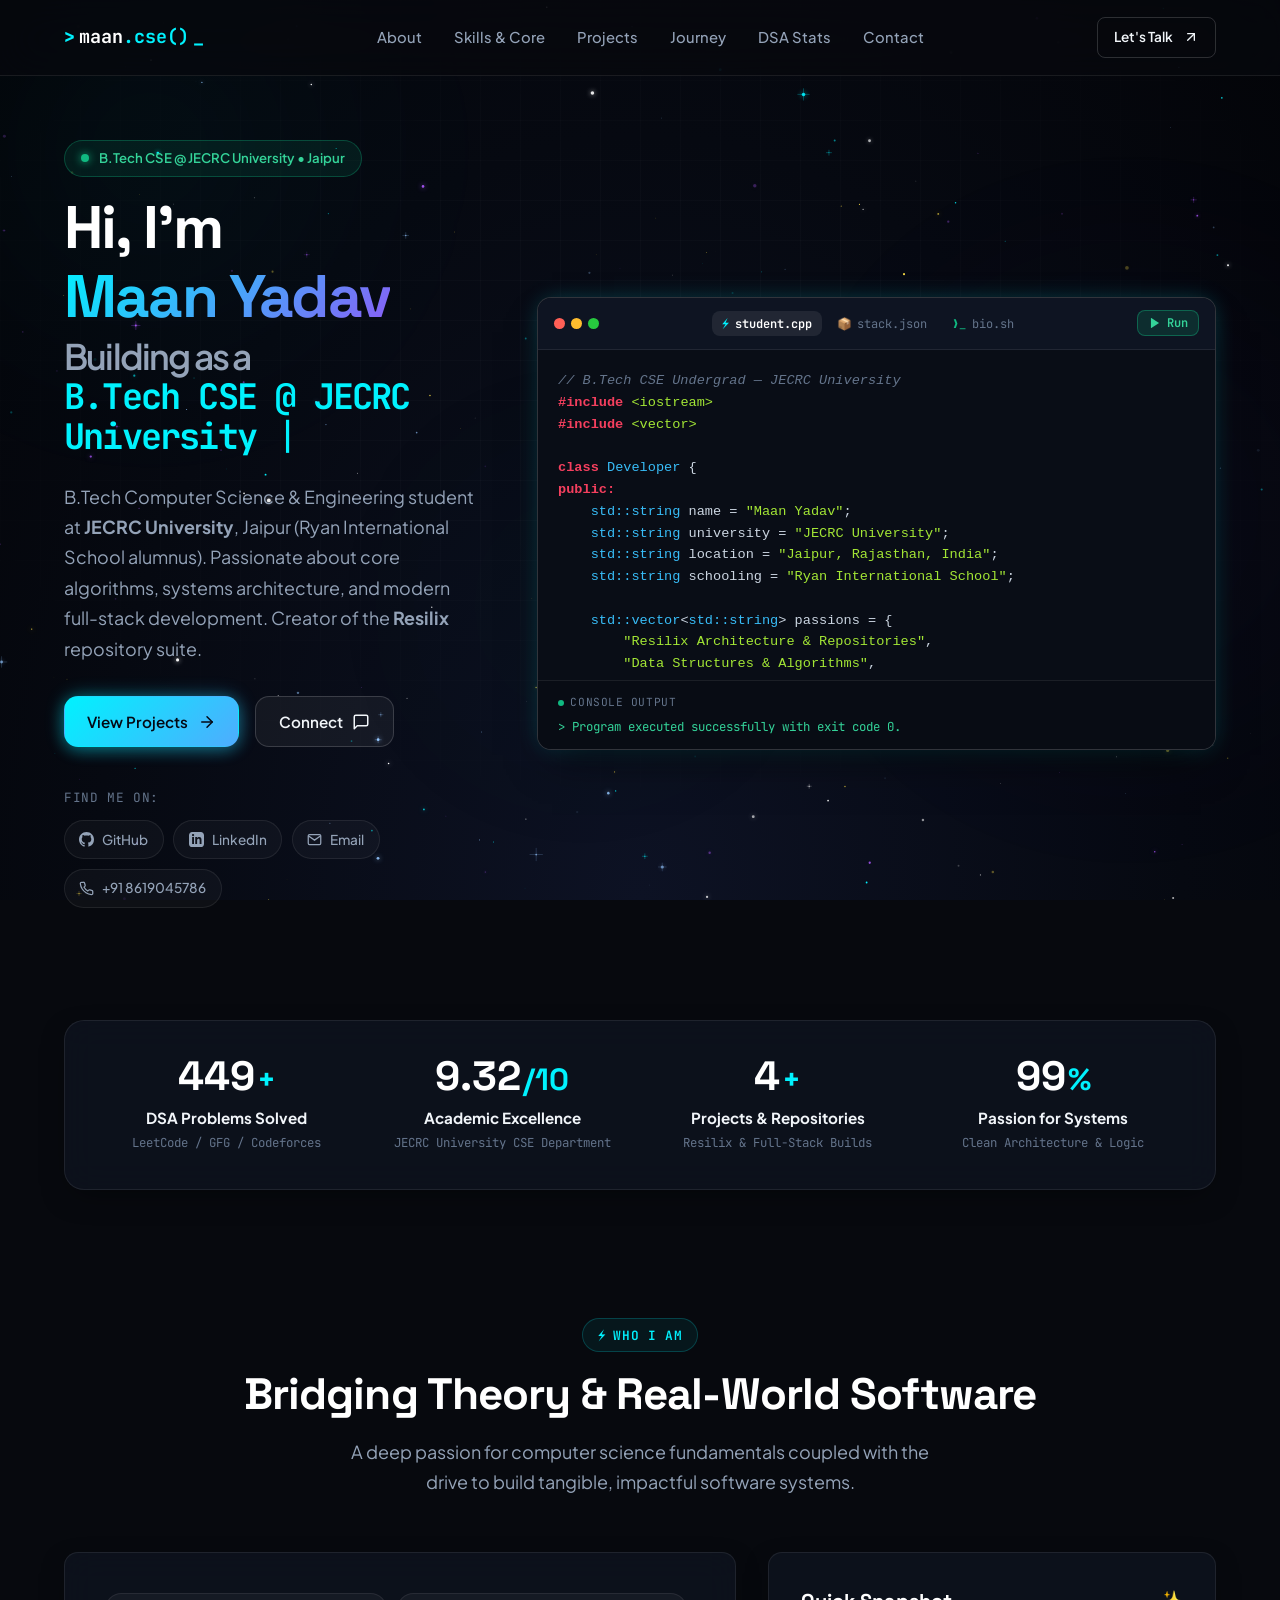
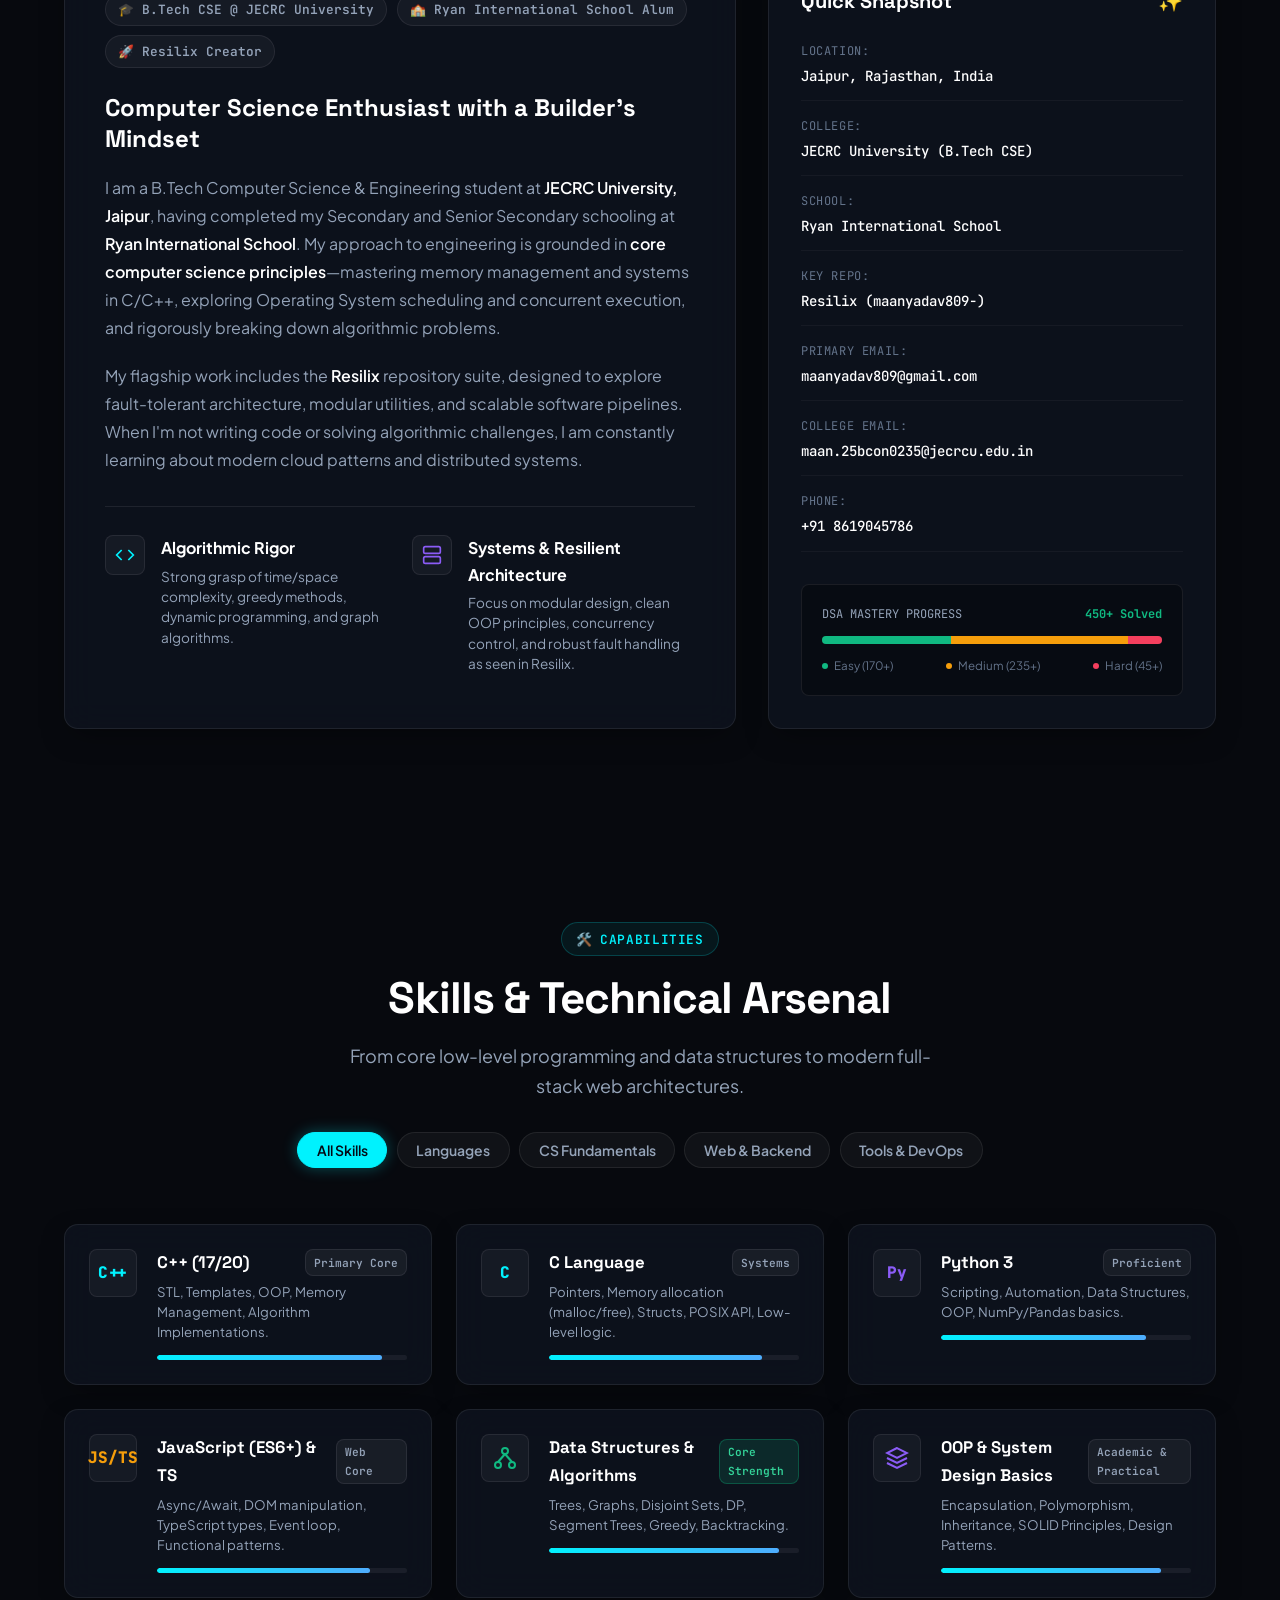
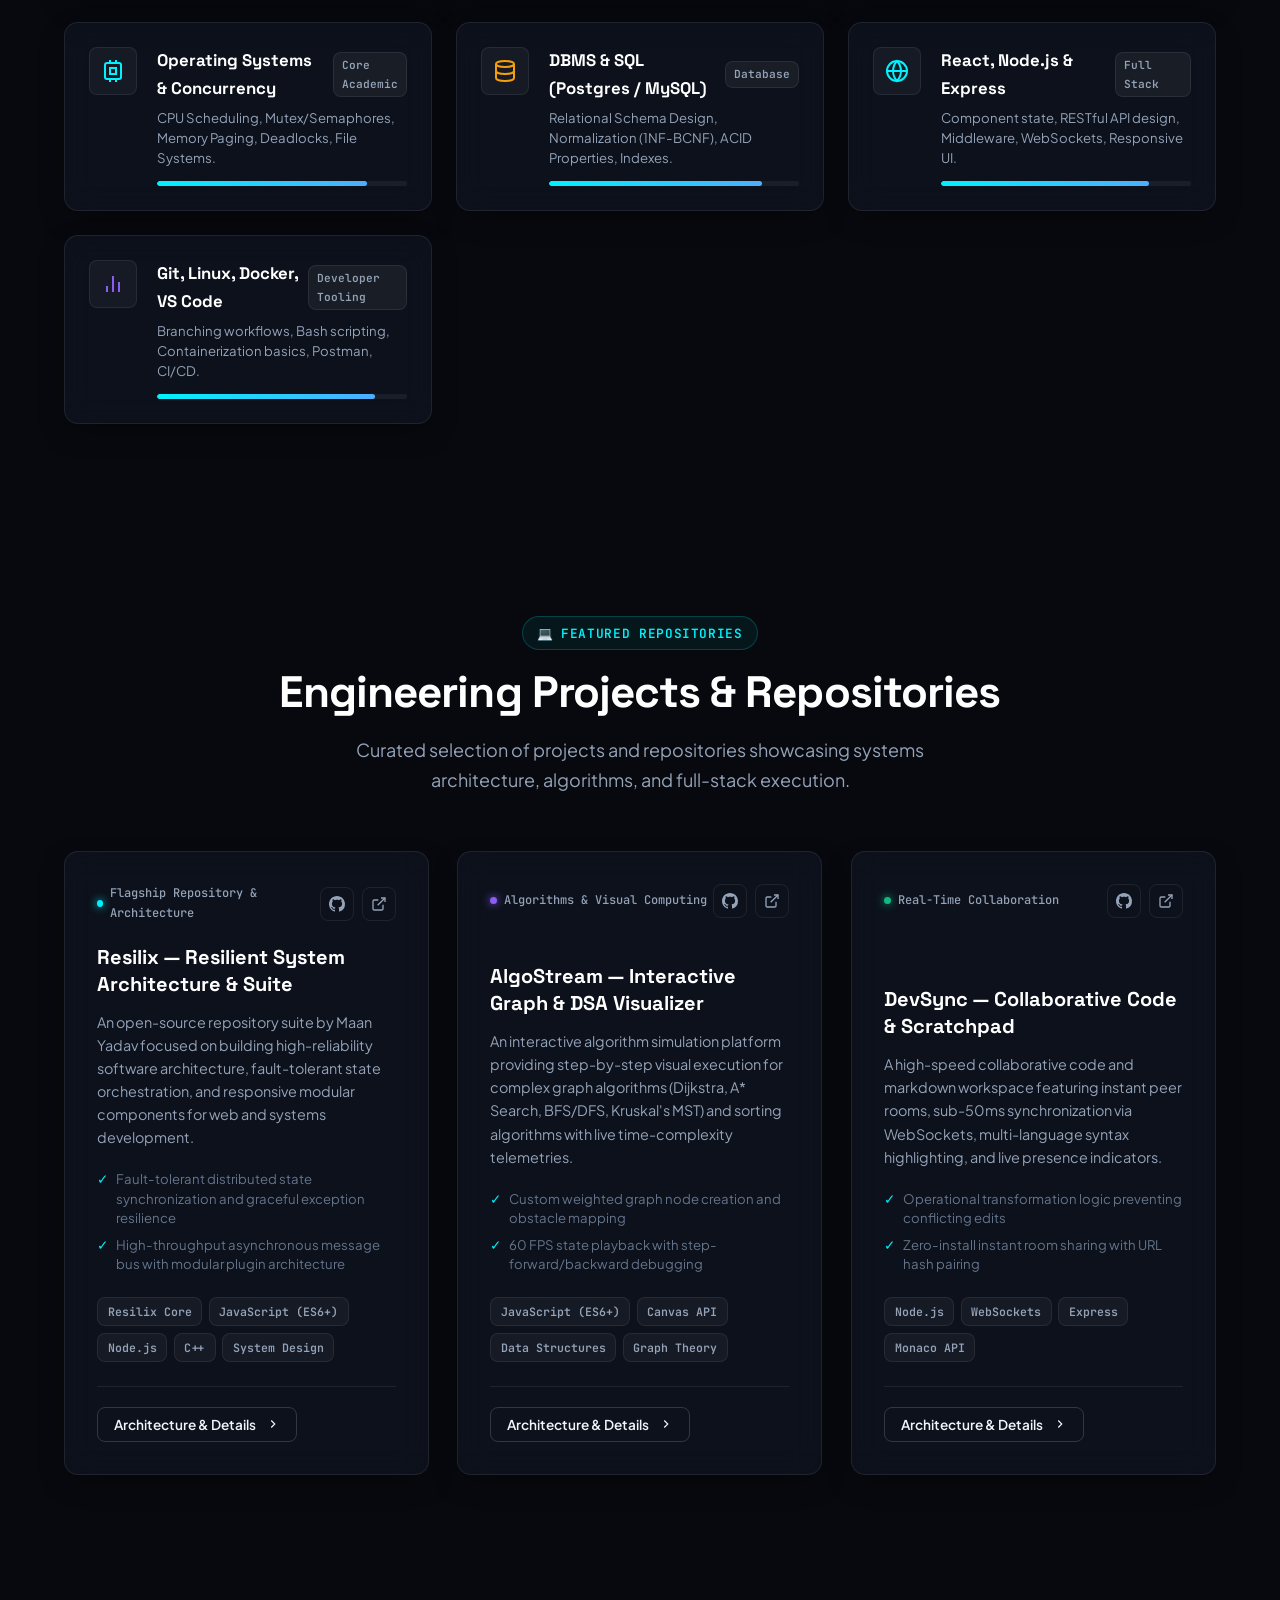
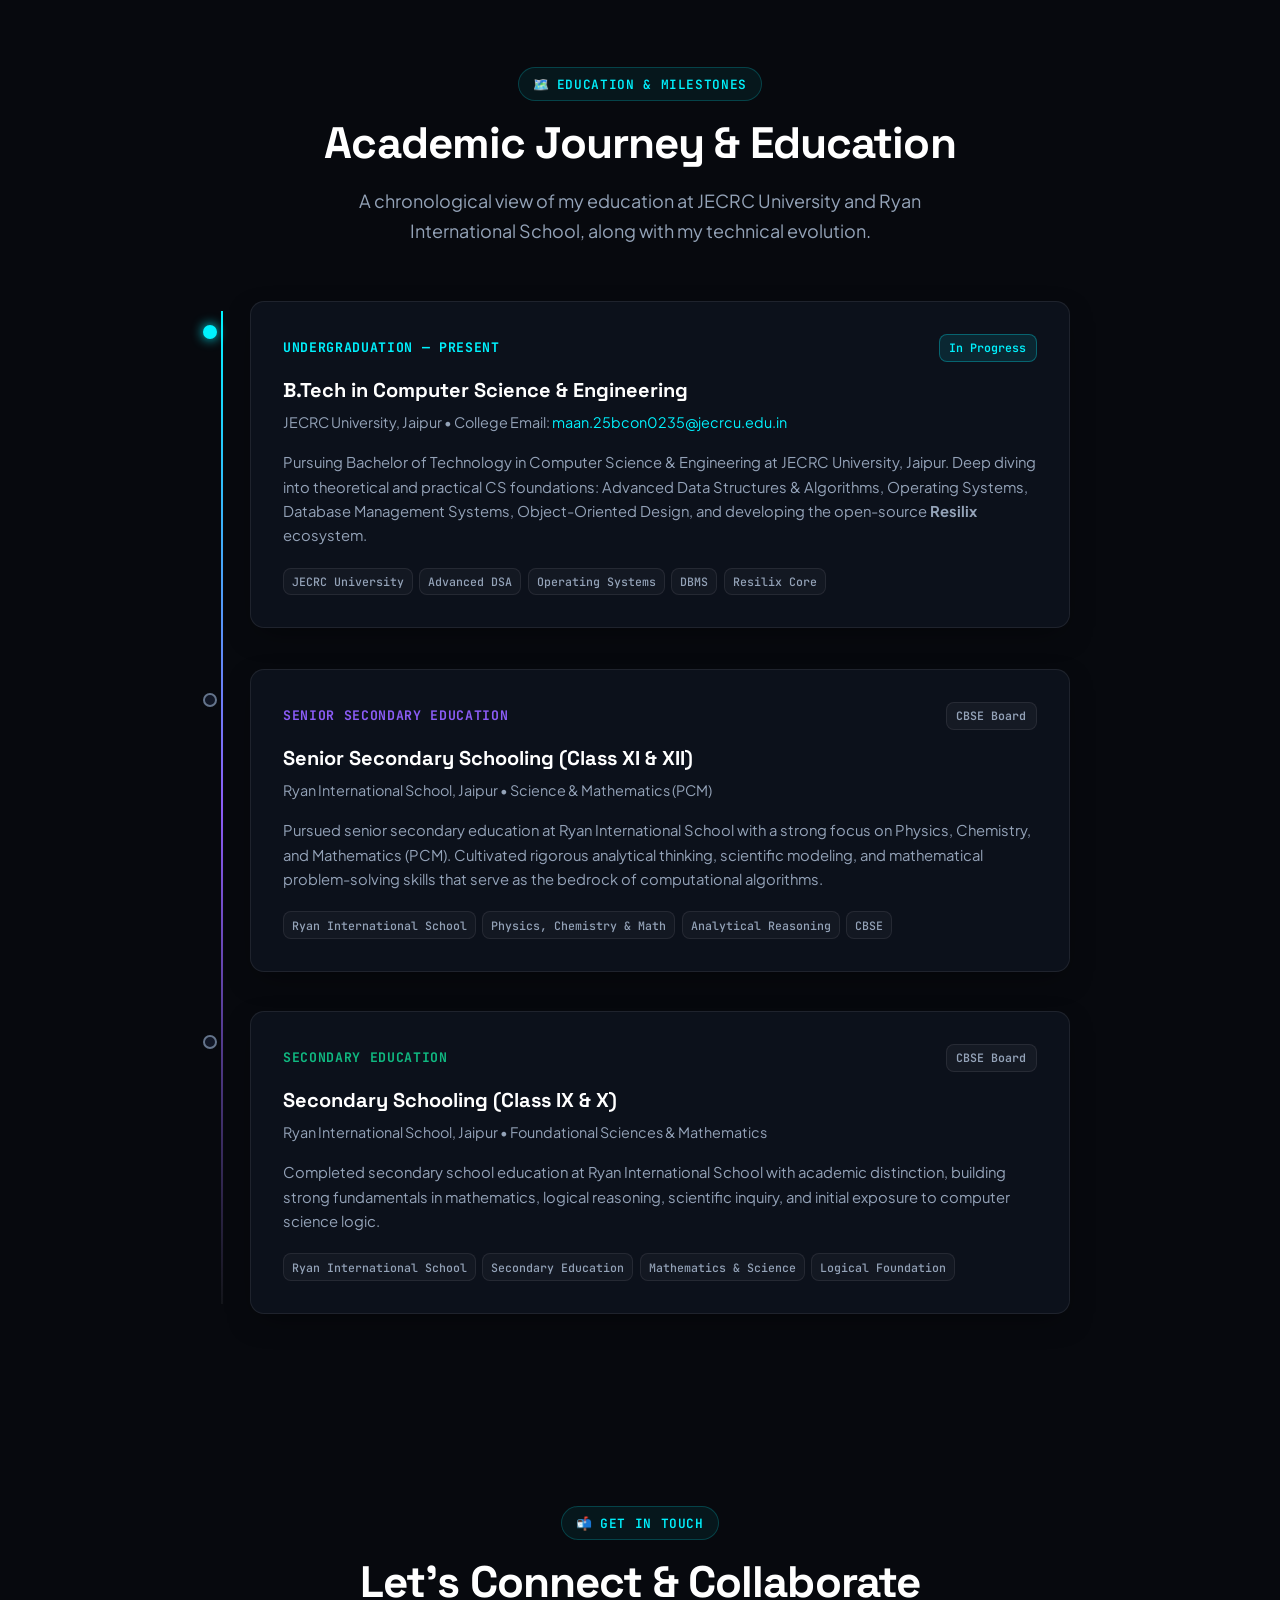
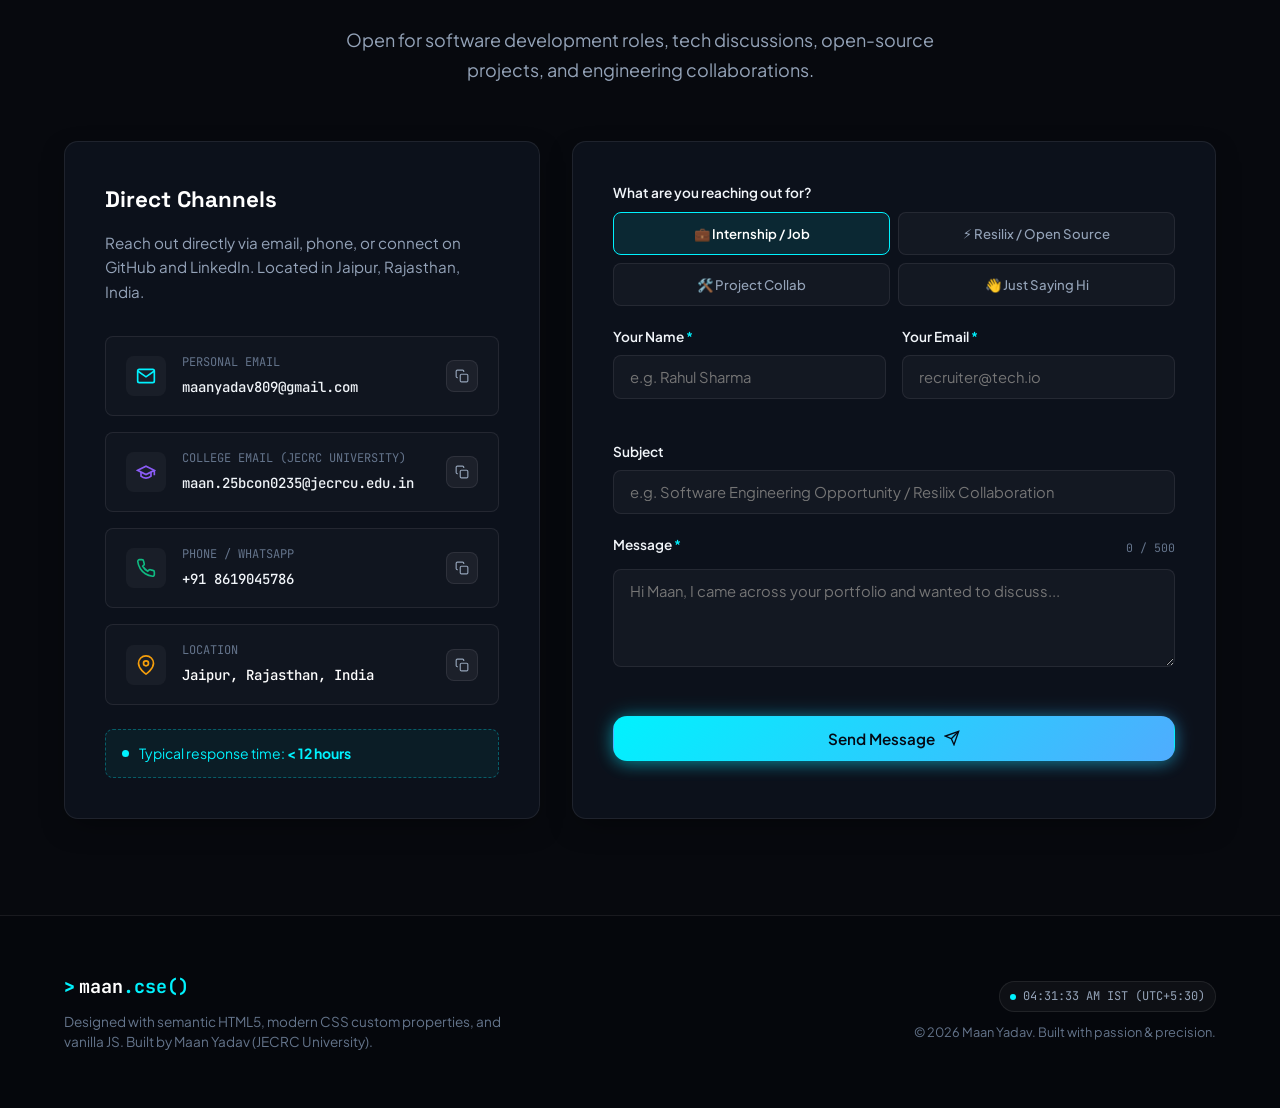
==== commit 5223f827: "feat: add interactive 3D cosmic space background with cursor parallax, twinkling stars, and shooting" ====
--- a/website/index.html
+++ b/website/index.html
@@ -21,6 +21,9 @@
   <link rel="stylesheet" href="style.css">
 </head>
 <body class="bg-dark text-light antialiased">
+  <!-- Interactive 3D Cosmic Space Canvas -->
+  <canvas id="space-canvas" class="space-canvas" aria-hidden="true"></canvas>
+
   <!-- Ambient background glow elements -->
   <div class="ambient-glow glow-1" aria-hidden="true"></div>
   <div class="ambient-glow glow-2" aria-hidden="true"></div>
--- a/website/style.css
+++ b/website/style.css
@@ -157,6 +157,18 @@
   }
 }
 
+/* --- Interactive 3D Cosmic Space Canvas --- */
+.space-canvas {
+  position: fixed;
+  inset: 0;
+  width: 100vw;
+  height: 100vh;
+  pointer-events: none;
+  z-index: -3;
+  display: block;
+  background: radial-gradient(ellipse at bottom, #0d1224 0%, #060911 60%, #030408 100%);
+}
+
 /* --- Ambient Background Glows & Grid --- */
 .ambient-glow {
   position: fixed;
@@ -164,7 +176,7 @@
   filter: blur(120px);
   pointer-events: none;
   z-index: -2;
-  opacity: 0.45;
+  opacity: 0.35;
   animation: floatAmbient 18s ease-in-out infinite alternate;
 }
 
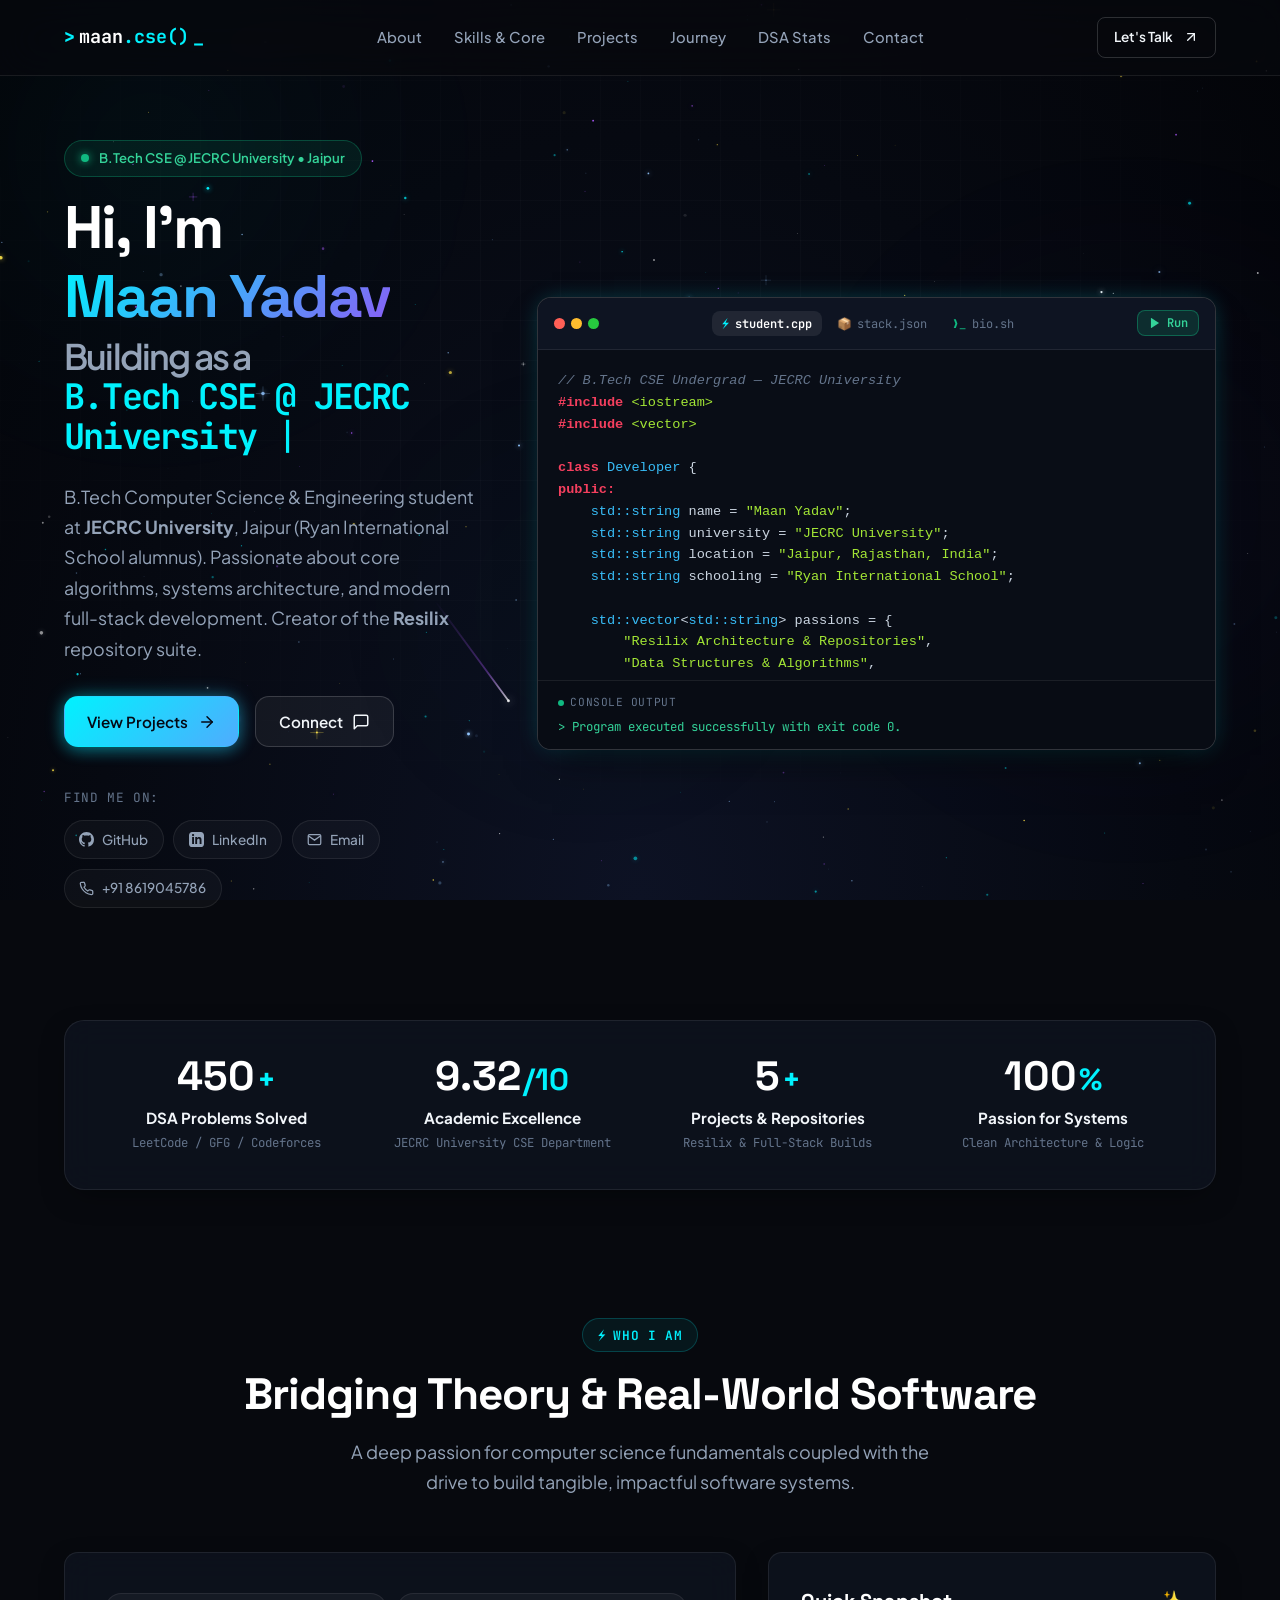
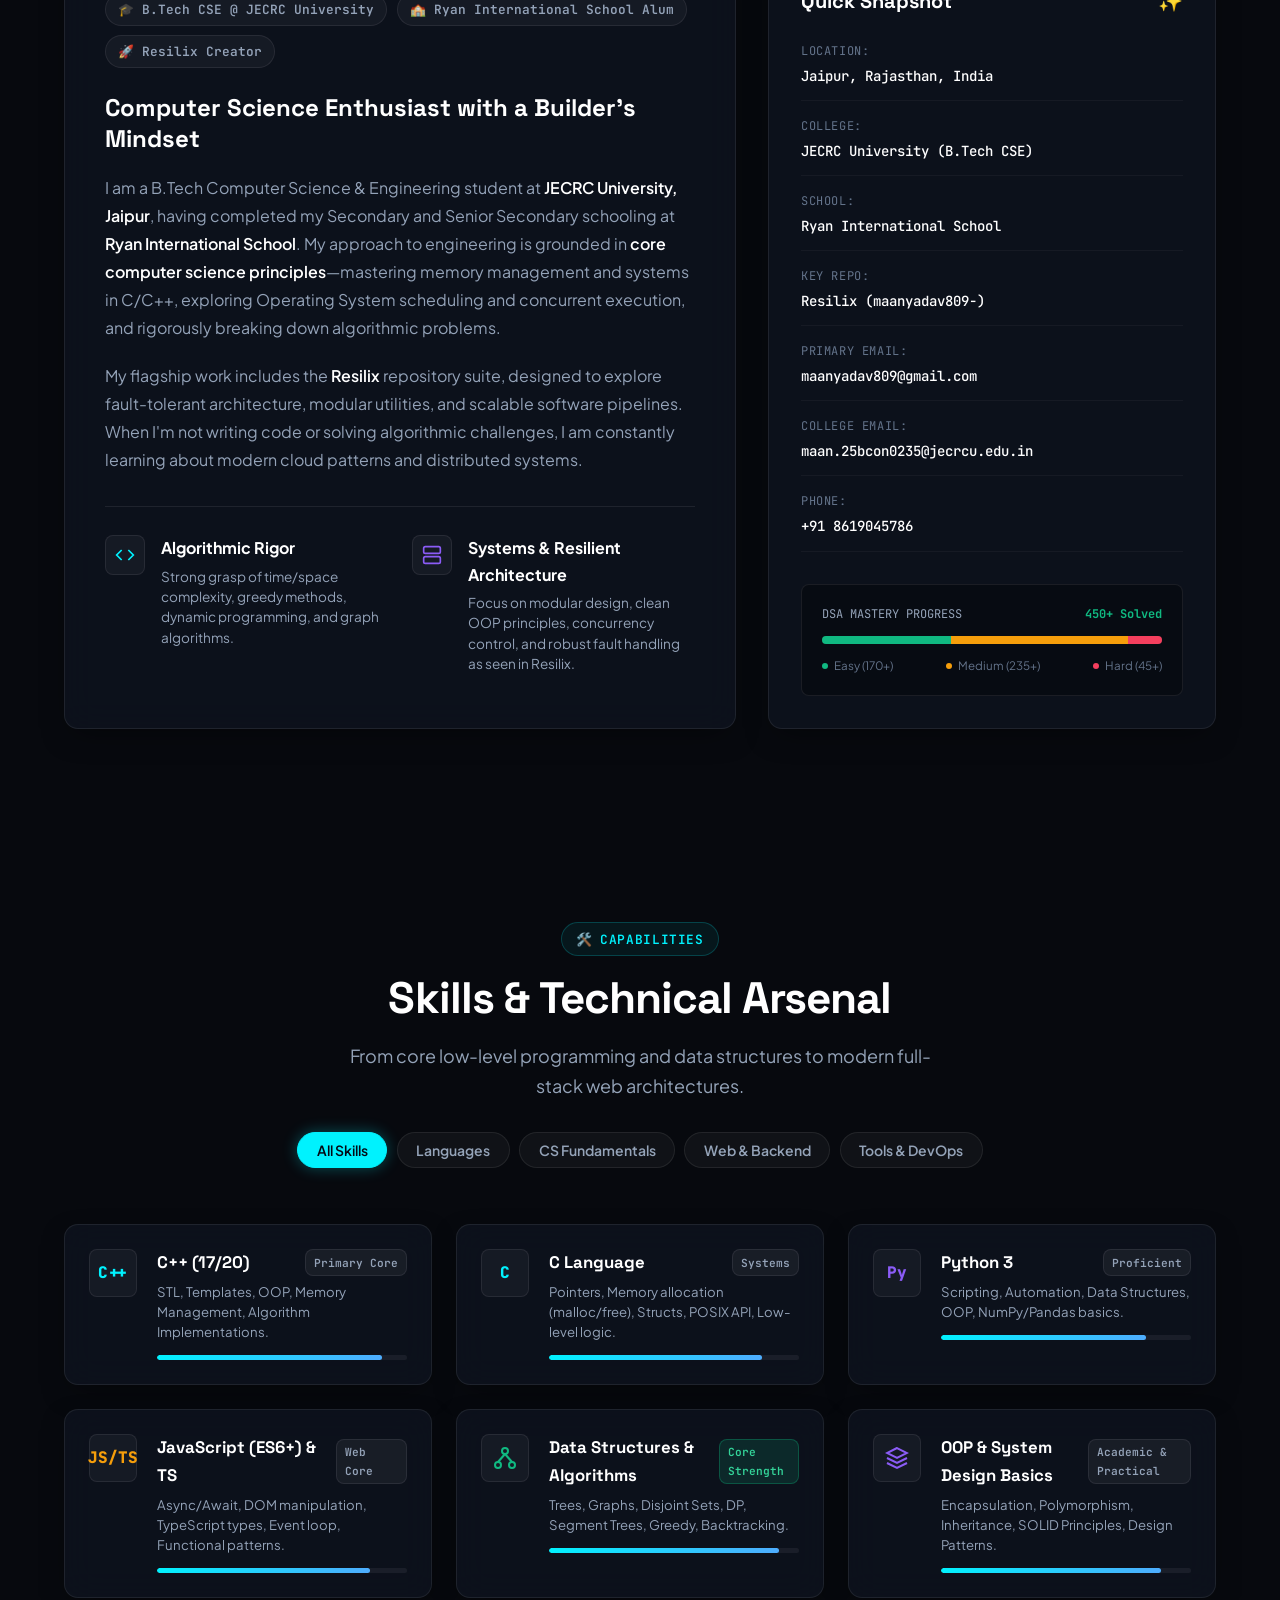
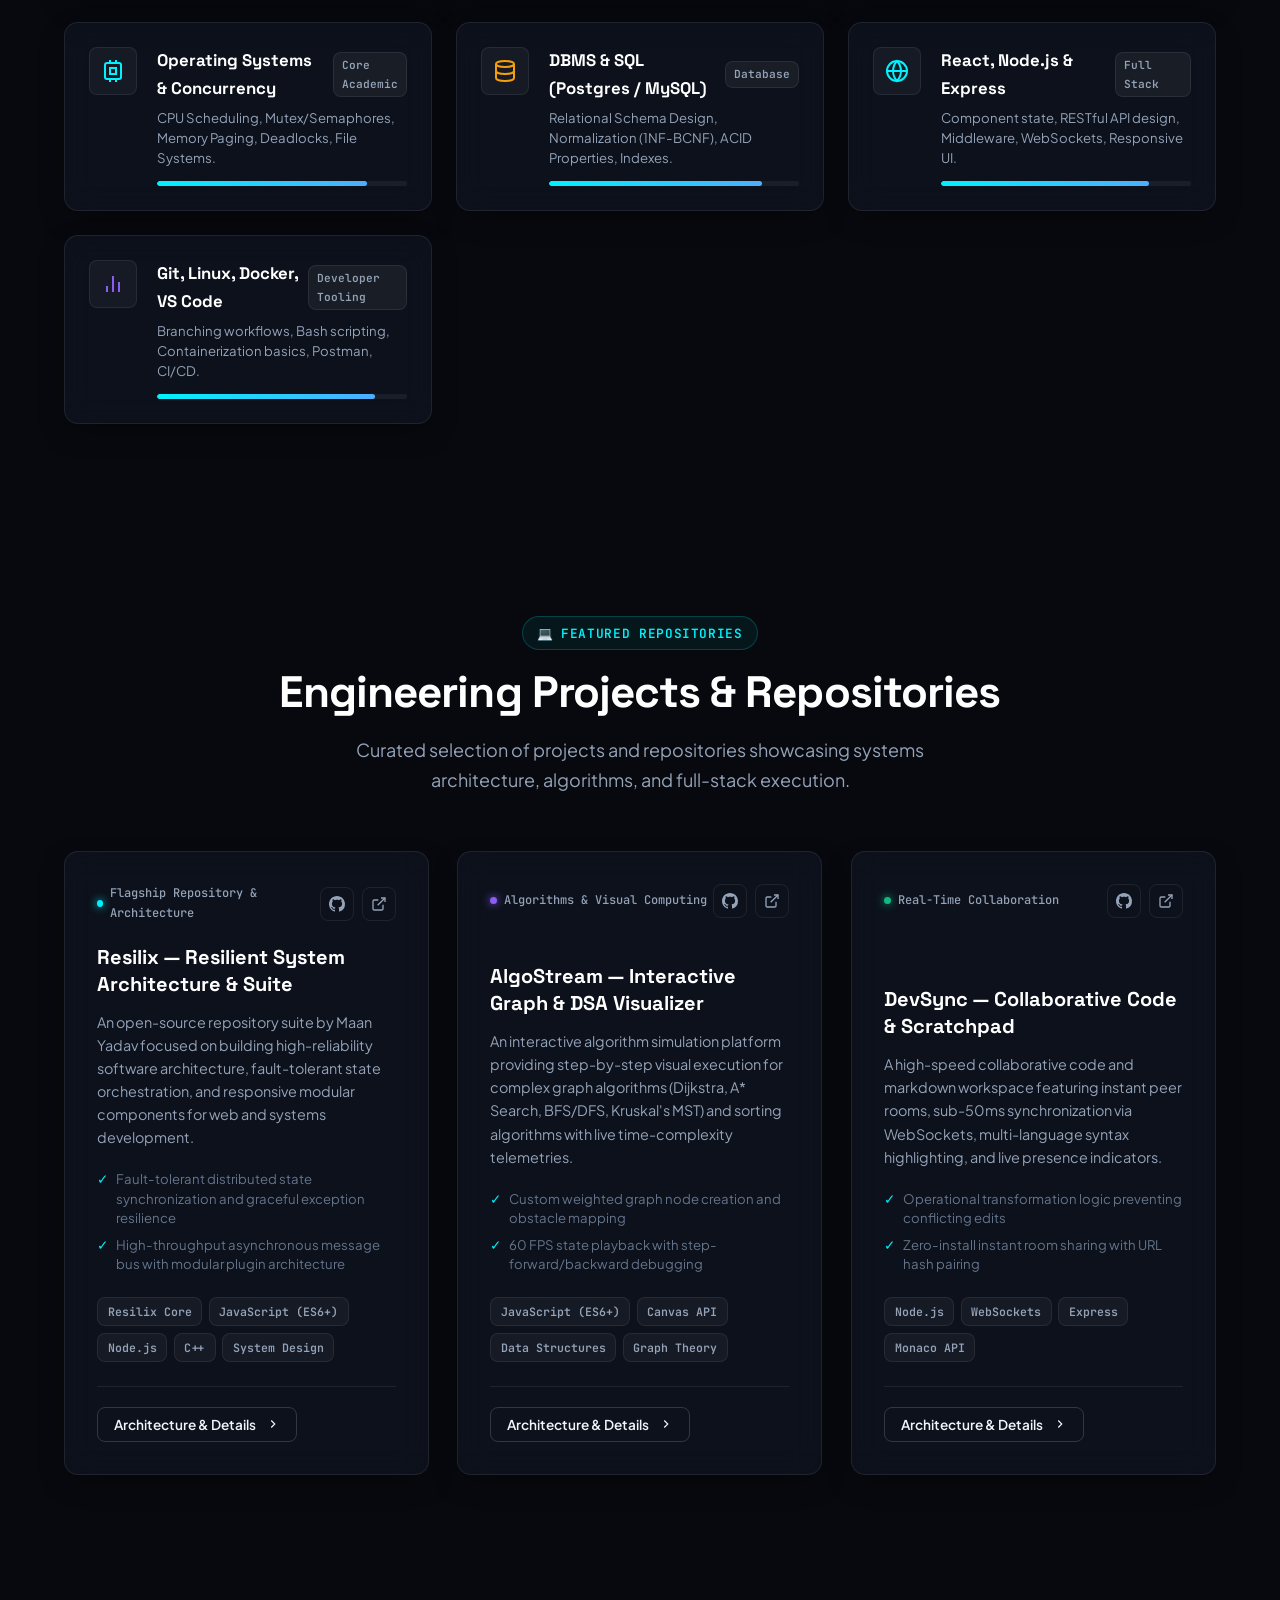
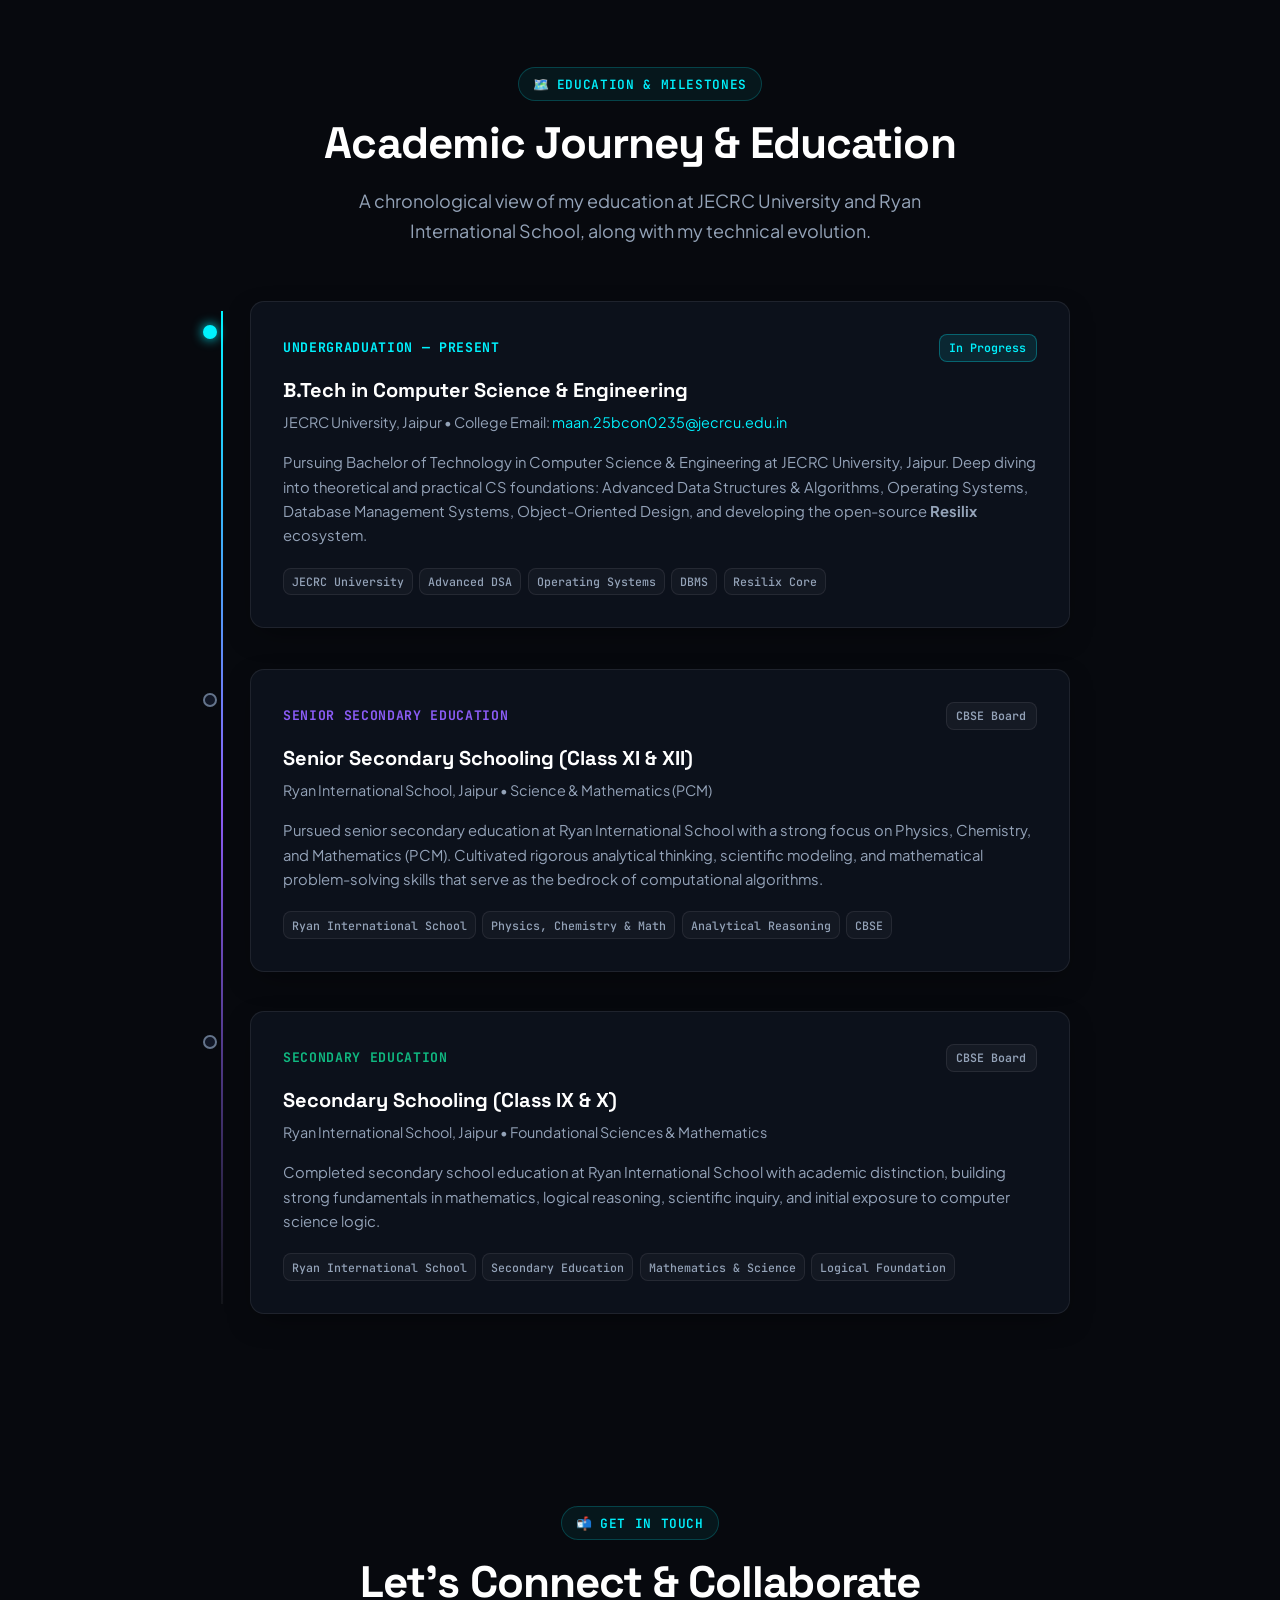
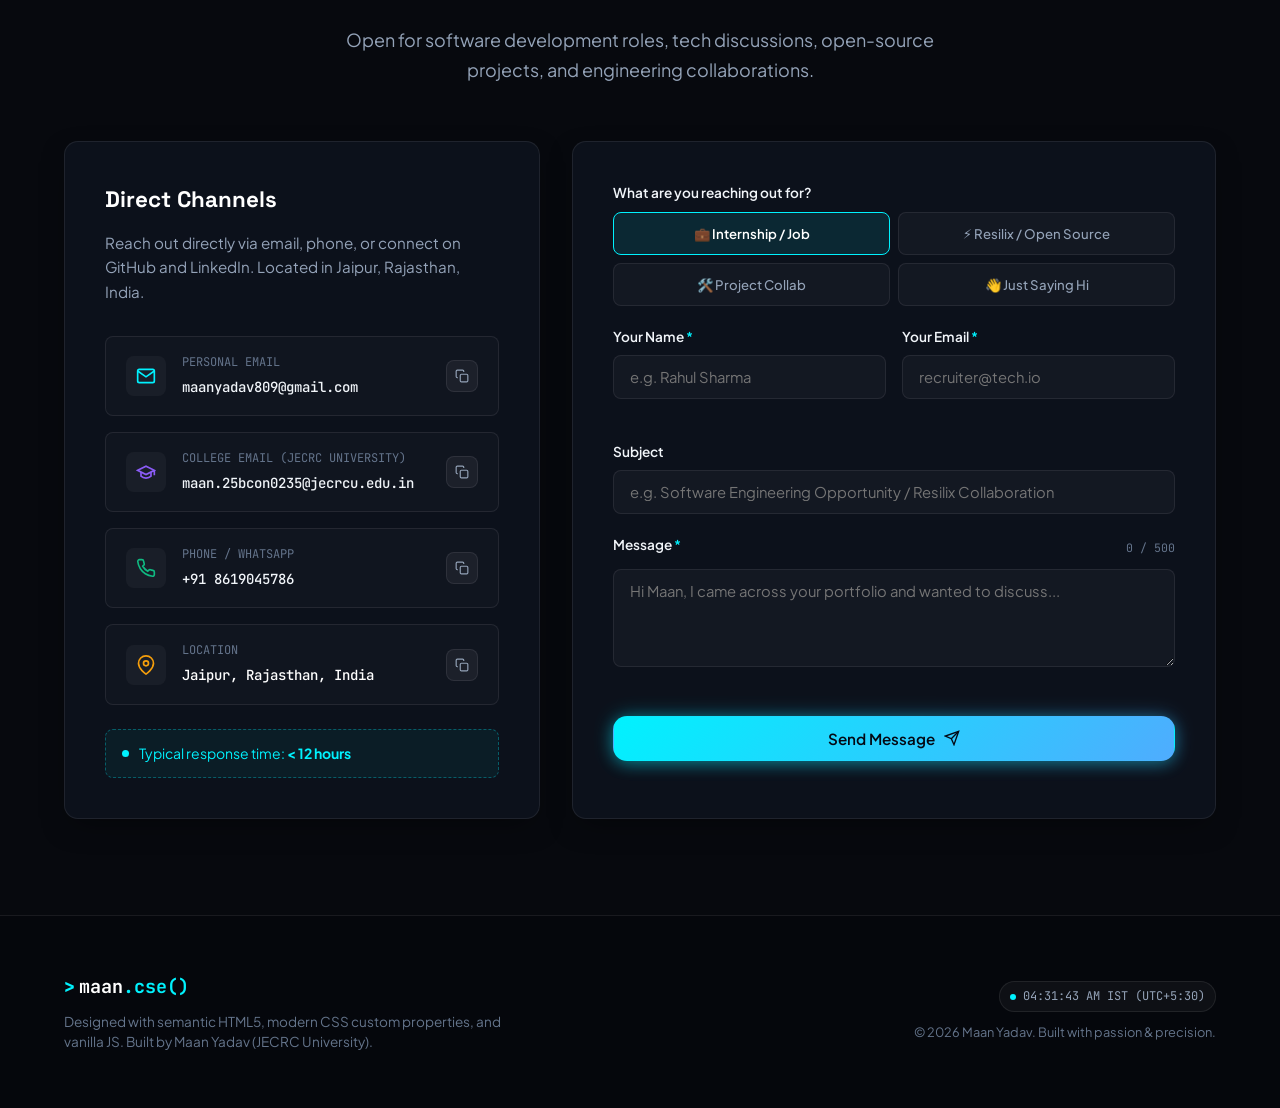
==== commit d18919eb: "feat: connect Web3Forms API with access key to forward form submissions directly to maanyadav809@gma" ====
--- a/website/index.html
+++ b/website/index.html
@@ -1073,6 +1073,9 @@
           <div class="contact-form-col reveal-fade-up delay-1">
             <div class="glass-card spotlight-card contact-form-wrapper">
               <form id="contact-form" class="contact-form" novalidate>
+                <input type="hidden" name="access_key" value="481de044-f2f3-4ec9-ad22-d15e87a47dd3">
+                <input type="checkbox" name="botcheck" class="hidden" style="display: none;">
+
                 <!-- Purpose Chips -->
                 <div class="form-group mb-4">
                   <label class="form-label">What are you reaching out for?</label>
